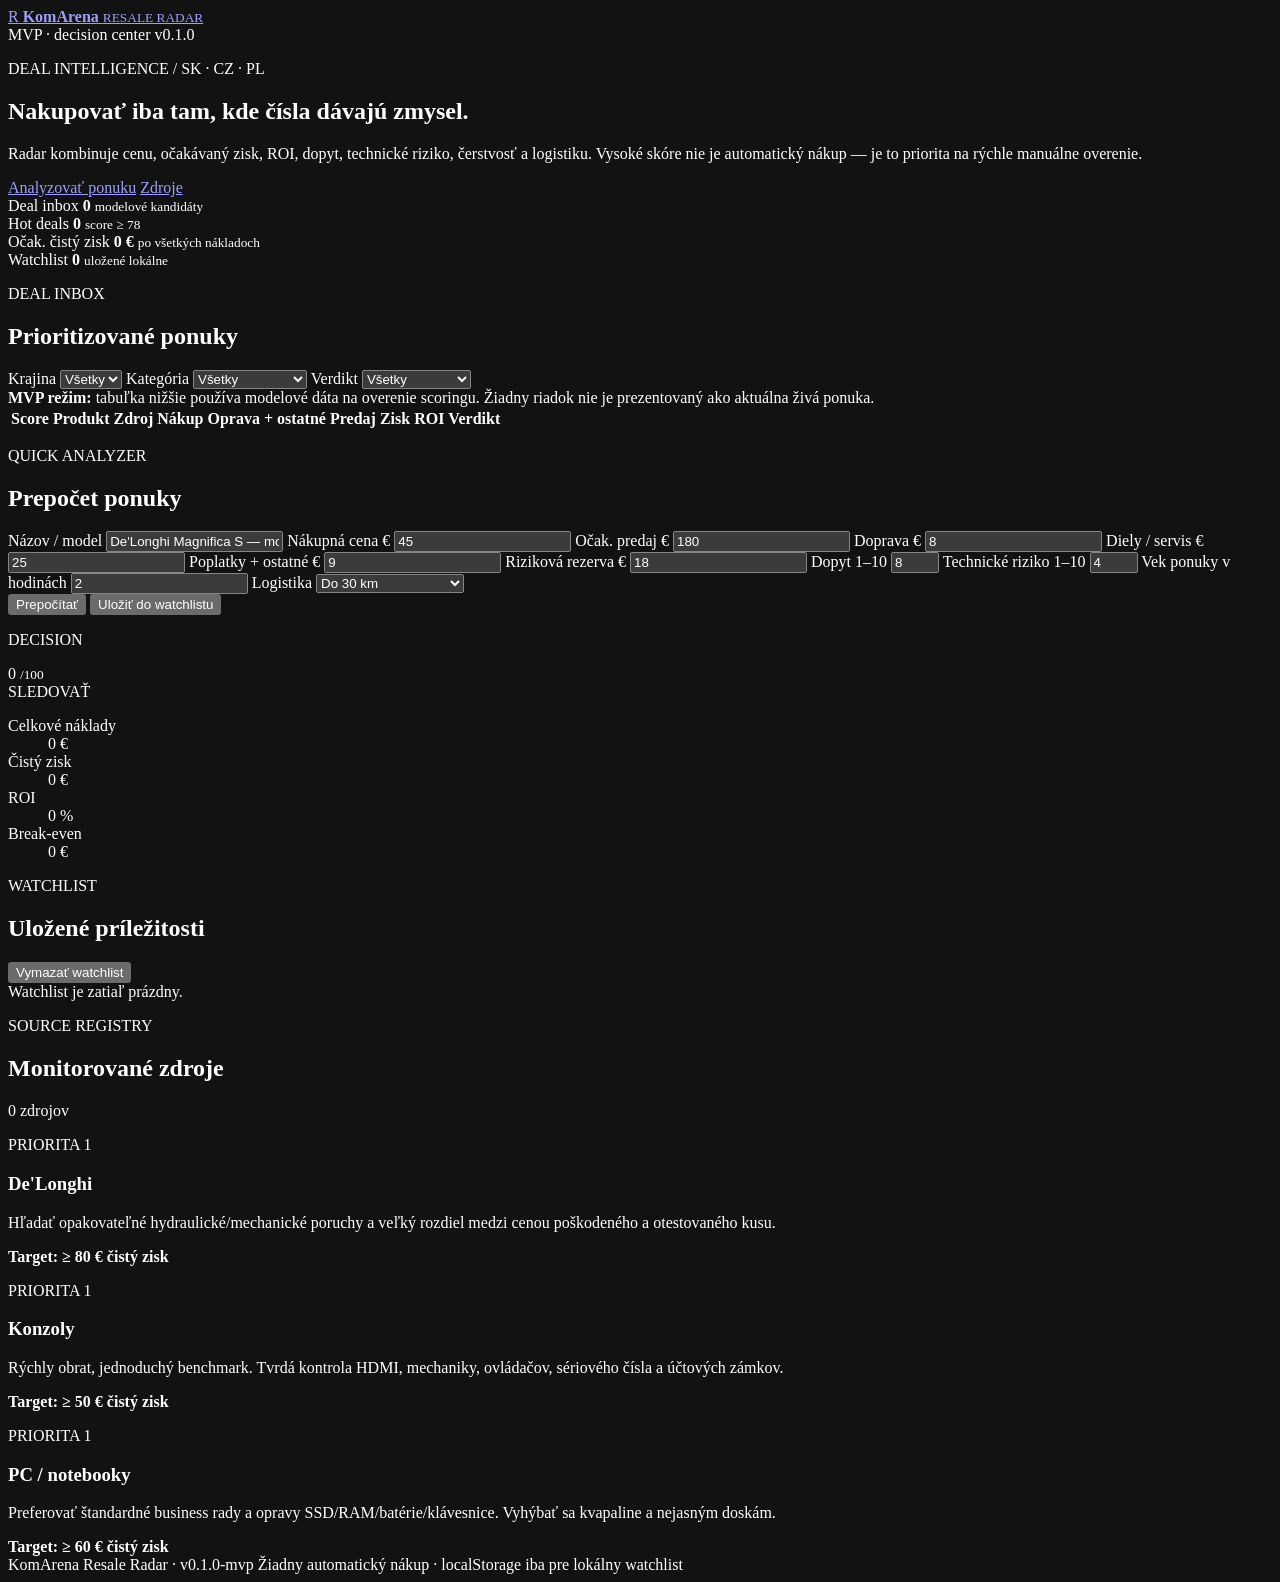
==== komarena-resale-radar/index.html @ a8b32f71 "feat: add Resale Radar dashboard shell" ====
<!doctype html>
<html lang="sk">
<head>
  <meta charset="utf-8">
  <meta name="viewport" content="width=device-width, initial-scale=1">
  <meta name="color-scheme" content="dark">
  <meta name="description" content="KomArena Resale Radar — rozhodovacie centrum pre bazárové, darované a opraviteľné produkty.">
  <title>KomArena Resale Radar</title>
  <link rel="stylesheet" href="styles.css">
</head>
<body>
  <div class="app-shell">
    <header class="topbar">
      <a class="brand" href="#top" aria-label="KomArena Resale Radar domov">
        <span class="brand-mark" aria-hidden="true">R</span>
        <span>
          <strong>KomArena</strong>
          <small>RESALE RADAR</small>
        </span>
      </a>
      <div class="topbar-status">
        <span class="status-dot" aria-hidden="true"></span>
        <span>MVP · decision center</span>
        <span class="version">v0.1.0</span>
      </div>
    </header>

    <main id="top" class="main">
      <section class="hero panel">
        <div>
          <p class="eyebrow">DEAL INTELLIGENCE / SK · CZ · PL</p>
          <h1>Nakupovať iba tam, kde čísla dávajú zmysel.</h1>
          <p class="lead">Radar kombinuje cenu, očakávaný zisk, ROI, dopyt, technické riziko, čerstvosť a logistiku. Vysoké skóre nie je automatický nákup — je to priorita na rýchle manuálne overenie.</p>
        </div>
        <div class="hero-actions">
          <a class="button primary" href="#analyzer">Analyzovať ponuku</a>
          <a class="button ghost" href="#sources">Zdroje</a>
        </div>
      </section>

      <section class="kpi-grid" aria-label="Kľúčové ukazovatele">
        <article class="kpi panel">
          <span>Deal inbox</span>
          <strong id="kpiDeals">0</strong>
          <small>modelové kandidáty</small>
        </article>
        <article class="kpi panel">
          <span>Hot deals</span>
          <strong id="kpiHot">0</strong>
          <small>score ≥ 78</small>
        </article>
        <article class="kpi panel">
          <span>Očak. čistý zisk</span>
          <strong id="kpiProfit">0 €</strong>
          <small>po všetkých nákladoch</small>
        </article>
        <article class="kpi panel">
          <span>Watchlist</span>
          <strong id="kpiWatchlist">0</strong>
          <small>uložené lokálne</small>
        </article>
      </section>

      <section class="section panel" aria-labelledby="inbox-title">
        <div class="section-head">
          <div>
            <p class="eyebrow">DEAL INBOX</p>
            <h2 id="inbox-title">Prioritizované ponuky</h2>
          </div>
          <div class="filters" aria-label="Filtre ponúk">
            <label>
              <span>Krajina</span>
              <select id="filterCountry">
                <option value="all">Všetky</option>
                <option value="SK">SK</option>
                <option value="CZ">CZ</option>
                <option value="PL">PL</option>
              </select>
            </label>
            <label>
              <span>Kategória</span>
              <select id="filterCategory">
                <option value="all">Všetky</option>
                <option value="delonghi">Kávovary</option>
                <option value="consoles">Konzoly</option>
                <option value="pc">PC / notebooky</option>
                <option value="games">Hry</option>
                <option value="free">Za odvoz</option>
              </select>
            </label>
            <label>
              <span>Verdikt</span>
              <select id="filterVerdict">
                <option value="all">Všetky</option>
                <option value="buy">KÚPIŤ</option>
                <option value="negotiate">VYJEDNÁVAŤ</option>
                <option value="watch">SLEDOVAŤ</option>
                <option value="skip">PRESKOČIŤ</option>
              </select>
            </label>
          </div>
        </div>

        <div class="notice">
          <strong>MVP režim:</strong> tabuľka nižšie používa modelové dáta na overenie scoringu. Žiadny riadok nie je prezentovaný ako aktuálna živá ponuka.
        </div>

        <div class="table-wrap">
          <table>
            <thead>
              <tr>
                <th>Score</th>
                <th>Produkt</th>
                <th>Zdroj</th>
                <th>Nákup</th>
                <th>Oprava + ostatné</th>
                <th>Predaj</th>
                <th>Zisk</th>
                <th>ROI</th>
                <th>Verdikt</th>
                <th></th>
              </tr>
            </thead>
            <tbody id="dealRows"></tbody>
          </table>
        </div>
        <div id="emptyDeals" class="empty" hidden>Filtru nezodpovedá žiadna ponuka.</div>
      </section>

      <section id="analyzer" class="section grid-2">
        <article class="panel analyzer-card">
          <div class="section-head compact">
            <div>
              <p class="eyebrow">QUICK ANALYZER</p>
              <h2>Prepočet ponuky</h2>
            </div>
          </div>

          <form id="analyzerForm" class="form-grid">
            <label class="span-2">
              <span>Názov / model</span>
              <input id="qaTitle" type="text" value="De'Longhi Magnifica S — modelový príklad" autocomplete="off">
            </label>
            <label>
              <span>Nákupná cena €</span>
              <input id="qaPurchase" type="number" min="0" step="0.01" value="45">
            </label>
            <label>
              <span>Očak. predaj €</span>
              <input id="qaResale" type="number" min="0" step="0.01" value="180">
            </label>
            <label>
              <span>Doprava €</span>
              <input id="qaShipping" type="number" min="0" step="0.01" value="8">
            </label>
            <label>
              <span>Diely / servis €</span>
              <input id="qaParts" type="number" min="0" step="0.01" value="25">
            </label>
            <label>
              <span>Poplatky + ostatné €</span>
              <input id="qaOther" type="number" min="0" step="0.01" value="9">
            </label>
            <label>
              <span>Riziková rezerva €</span>
              <input id="qaContingency" type="number" min="0" step="0.01" value="18">
            </label>
            <label>
              <span>Dopyt 1–10</span>
              <input id="qaDemand" type="number" min="1" max="10" step="1" value="8">
            </label>
            <label>
              <span>Technické riziko 1–10</span>
              <input id="qaRisk" type="number" min="1" max="10" step="1" value="4">
            </label>
            <label>
              <span>Vek ponuky v hodinách</span>
              <input id="qaAge" type="number" min="0" step="0.5" value="2">
            </label>
            <label>
              <span>Logistika</span>
              <select id="qaLogistics">
                <option value="10">Osobne do 15 km</option>
                <option value="8" selected>Do 30 km</option>
                <option value="5">Do 80 km</option>
                <option value="4">Zásielka s ochranou</option>
                <option value="2">Zásielka bez ochrany</option>
                <option value="1">Nejasná</option>
              </select>
            </label>
            <div class="span-2 form-actions">
              <button class="button primary" type="submit">Prepočítať</button>
              <button class="button ghost" id="saveAnalysis" type="button">Uložiť do watchlistu</button>
            </div>
          </form>
        </article>

        <article class="panel result-card" aria-live="polite">
          <p class="eyebrow">DECISION</p>
          <div class="score-orbit" aria-label="Deal score">
            <span id="qaScore">0</span>
            <small>/100</small>
          </div>
          <div id="qaVerdict" class="verdict watch">SLEDOVAŤ</div>
          <dl class="result-grid">
            <div><dt>Celkové náklady</dt><dd id="qaTotal">0 €</dd></div>
            <div><dt>Čistý zisk</dt><dd id="qaProfit">0 €</dd></div>
            <div><dt>ROI</dt><dd id="qaRoi">0 %</dd></div>
            <div><dt>Break-even</dt><dd id="qaBreakEven">0 €</dd></div>
          </dl>
          <p id="qaReason" class="result-note"></p>
        </article>
      </section>

      <section id="watchlist" class="section panel">
        <div class="section-head">
          <div>
            <p class="eyebrow">WATCHLIST</p>
            <h2>Uložené príležitosti</h2>
          </div>
          <button id="clearWatchlist" class="button danger" type="button">Vymazať watchlist</button>
        </div>
        <div id="watchlistCards" class="card-grid"></div>
        <div id="emptyWatchlist" class="empty">Watchlist je zatiaľ prázdny.</div>
      </section>

      <section id="sources" class="section panel">
        <div class="section-head">
          <div>
            <p class="eyebrow">SOURCE REGISTRY</p>
            <h2>Monitorované zdroje</h2>
          </div>
          <span id="sourceCount" class="pill">0 zdrojov</span>
        </div>
        <div id="sourceCards" class="source-grid"></div>
      </section>

      <section class="section grid-3">
        <article class="panel mini-playbook">
          <p class="eyebrow">PRIORITA 1</p>
          <h3>De'Longhi</h3>
          <p>Hľadať opakovateľné hydraulické/mechanické poruchy a veľký rozdiel medzi cenou poškodeného a otestovaného kusu.</p>
          <strong>Target: ≥ 80 € čistý zisk</strong>
        </article>
        <article class="panel mini-playbook">
          <p class="eyebrow">PRIORITA 1</p>
          <h3>Konzoly</h3>
          <p>Rýchly obrat, jednoduchý benchmark. Tvrdá kontrola HDMI, mechaniky, ovládačov, sériového čísla a účtových zámkov.</p>
          <strong>Target: ≥ 50 € čistý zisk</strong>
        </article>
        <article class="panel mini-playbook">
          <p class="eyebrow">PRIORITA 1</p>
          <h3>PC / notebooky</h3>
          <p>Preferovať štandardné business rady a opravy SSD/RAM/batérie/klávesnice. Vyhýbať sa kvapaline a nejasným doskám.</p>
          <strong>Target: ≥ 60 € čistý zisk</strong>
        </article>
      </section>
    </main>

    <footer class="footer">
      <span>KomArena Resale Radar · v0.1.0-mvp</span>
      <span>Žiadny automatický nákup · localStorage iba pre lokálny watchlist</span>
    </footer>
  </div>

  <script src="app.js" defer></script>
</body>
</html>
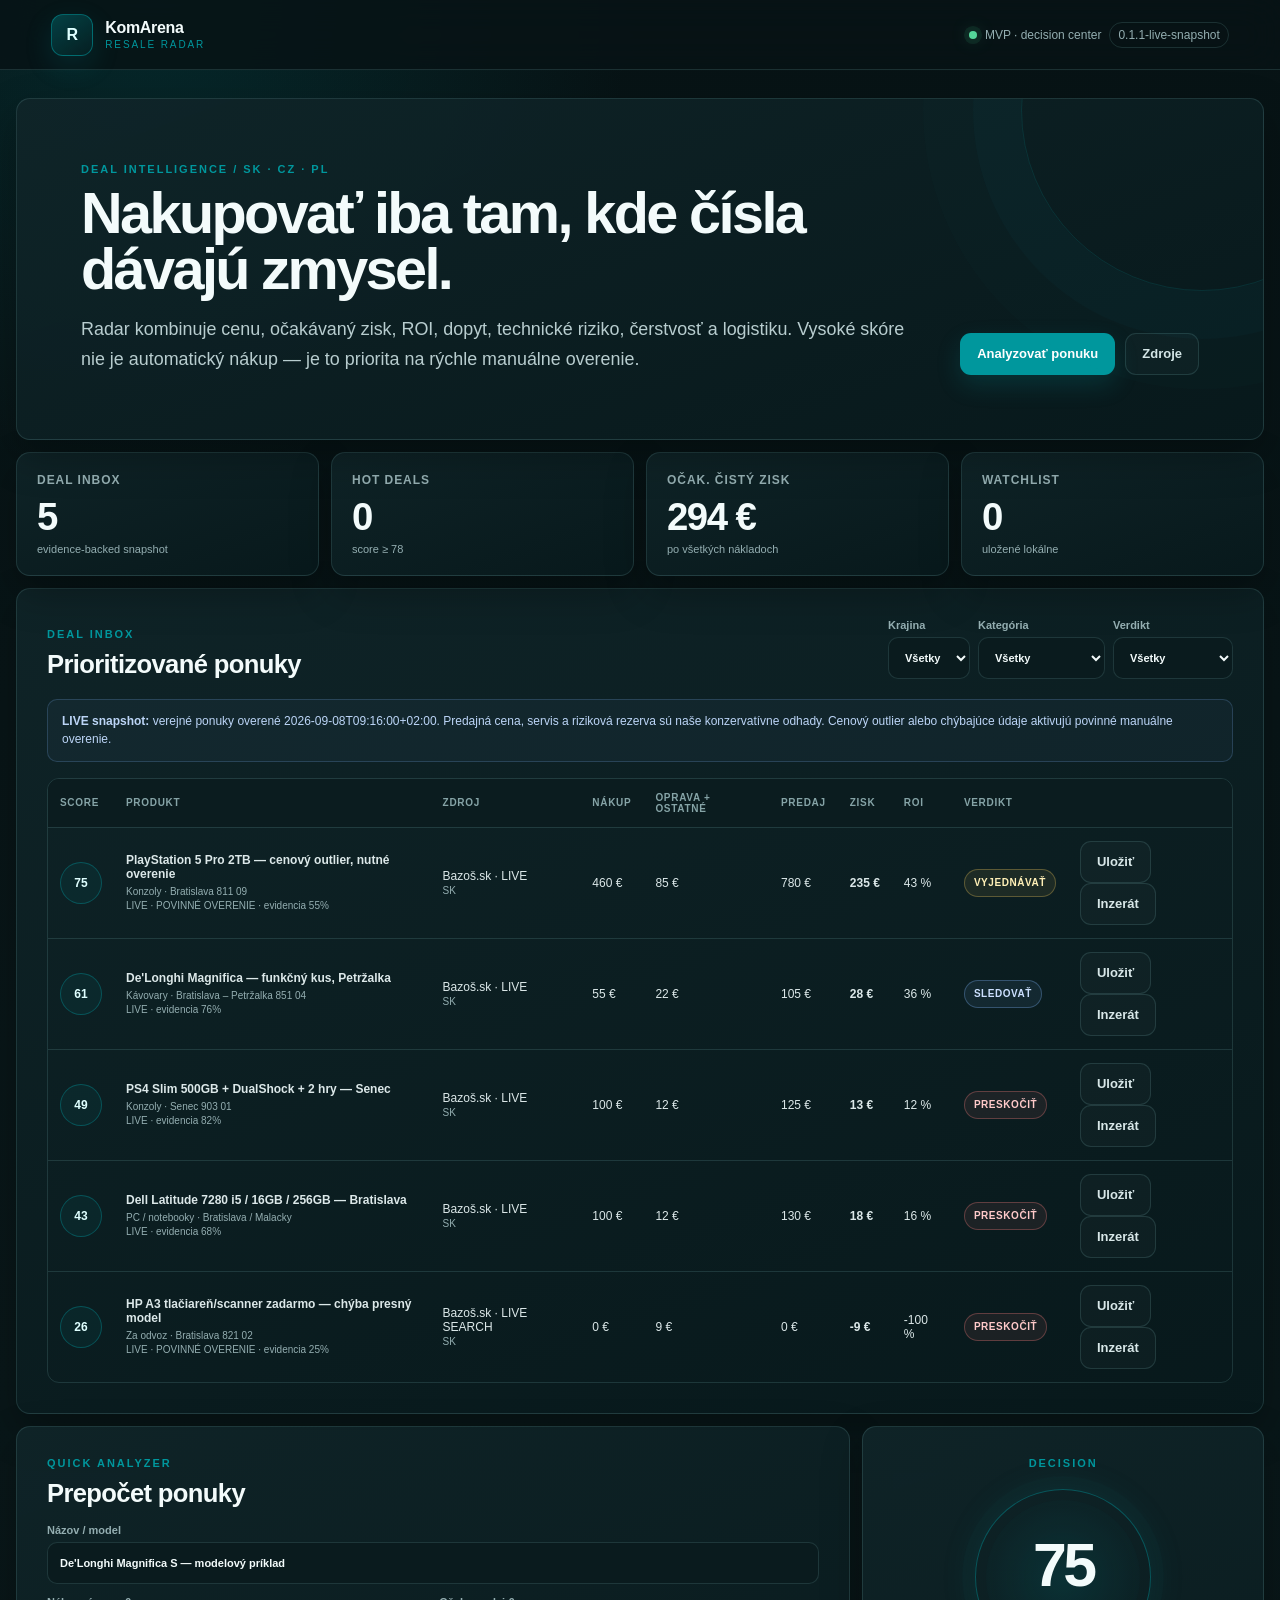
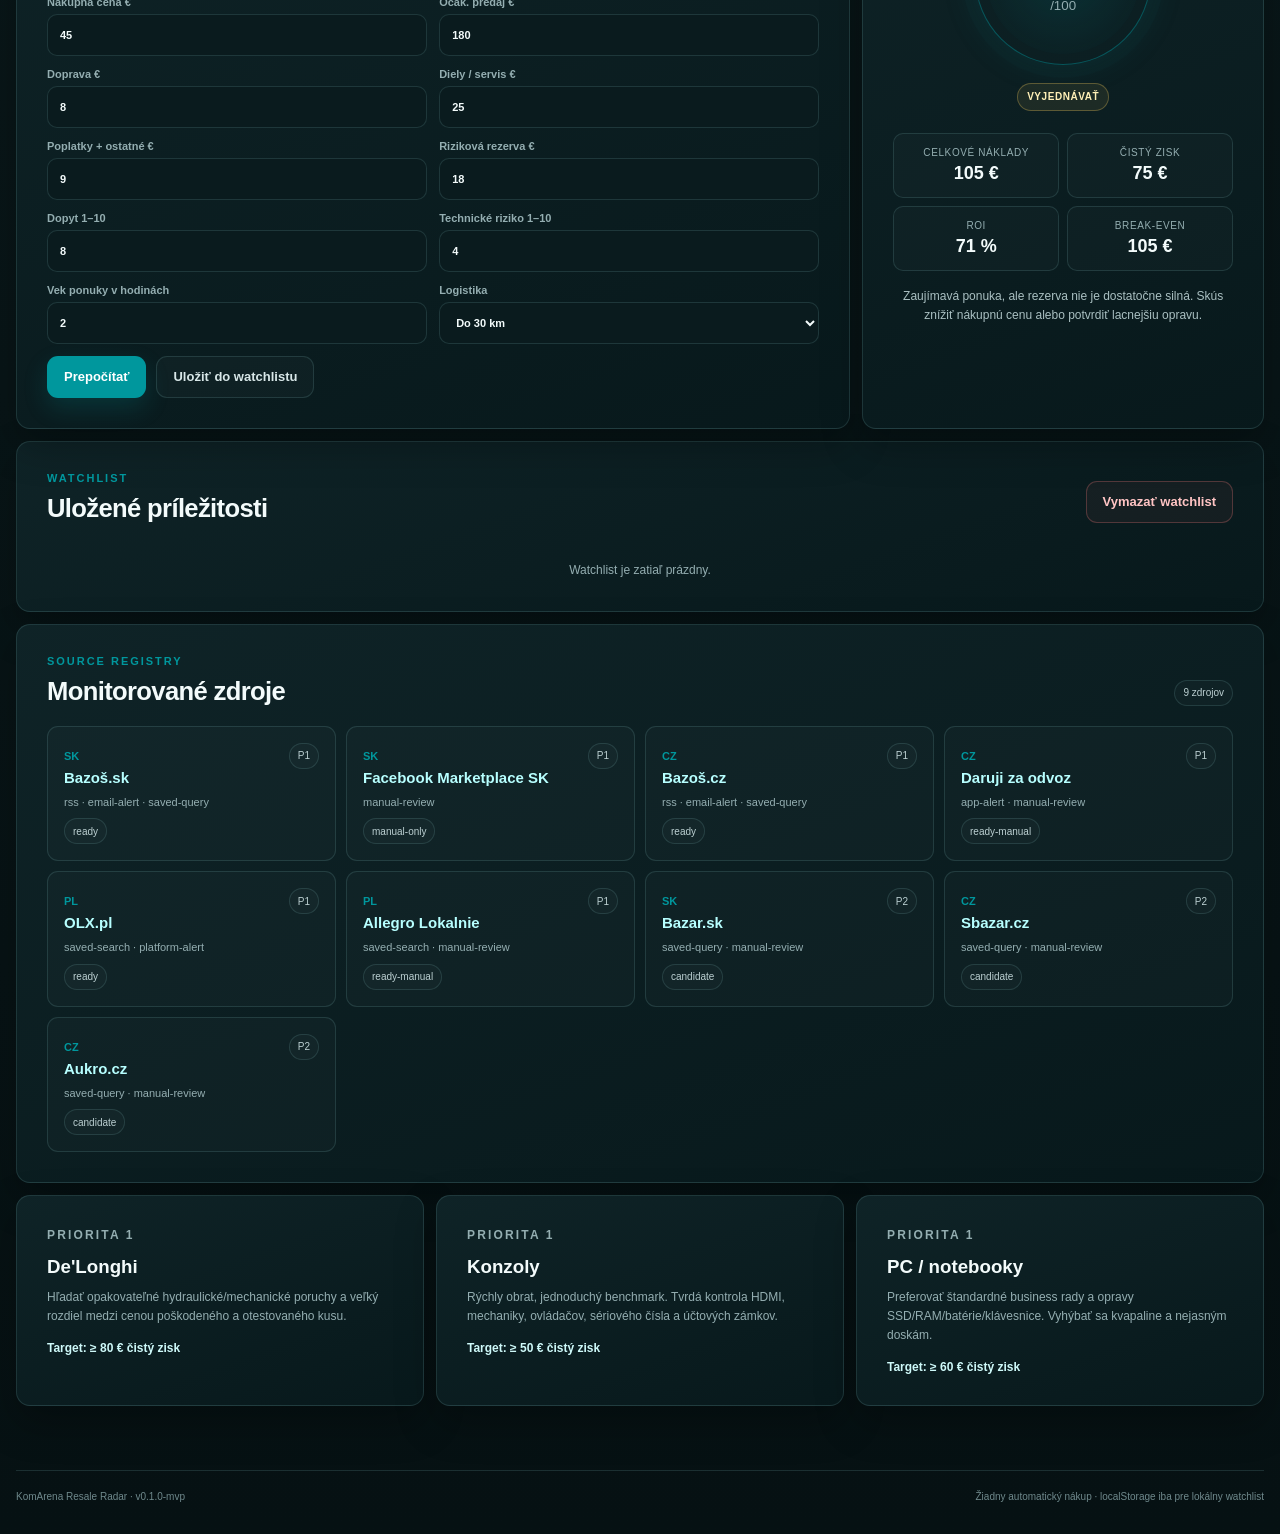
==== commit dd12d841: "feat: enable live evidence snapshot in Resale Radar" ====
--- a/komarena-resale-radar/index.html
+++ b/komarena-resale-radar/index.html
@@ -264,5 +264,6 @@
   </div>
 
   <script src="app.js" defer></script>
+  <script src="live.js" defer></script>
 </body>
 </html>
--- a/komarena-resale-radar/styles.css
+++ b/komarena-resale-radar/styles.css
@@ -0,0 +1,424 @@
+:root {
+  --ka-primary: #00979d;
+  --ka-primary-hover: #007c81;
+  --ka-bg: #071315;
+  --ka-bg-2: #0b1b1e;
+  --ka-panel: rgba(12, 31, 34, 0.92);
+  --ka-panel-2: #102529;
+  --ka-text: #f3fbfb;
+  --ka-muted: #94aeb1;
+  --ka-border: rgba(128, 193, 197, 0.17);
+  --ka-radius: 14px;
+  --ka-shadow: 0 16px 40px rgba(0, 0, 0, 0.28);
+  --good: #54d69a;
+  --warn: #f1c75b;
+  --bad: #ff7f7f;
+  --info: #81b7ff;
+}
+
+* { box-sizing: border-box; }
+
+html { scroll-behavior: smooth; }
+
+body {
+  margin: 0;
+  min-width: 320px;
+  color: var(--ka-text);
+  background:
+    radial-gradient(circle at 12% 0%, rgba(0, 151, 157, 0.16), transparent 30rem),
+    linear-gradient(180deg, #071315 0%, #091719 45%, #061113 100%);
+  font-family: Roboto, -apple-system, BlinkMacSystemFont, "Segoe UI", Arial, sans-serif;
+}
+
+button,
+input,
+select { font: inherit; }
+
+button,
+a { -webkit-tap-highlight-color: transparent; }
+
+a { color: inherit; }
+
+h1,
+h2,
+h3,
+.brand,
+.button,
+th,
+.verdict {
+  font-family: Montserrat, Roboto, -apple-system, BlinkMacSystemFont, "Segoe UI", Arial, sans-serif;
+}
+
+h1,
+h2,
+h3,
+p { margin-top: 0; }
+
+h1 {
+  margin-bottom: 16px;
+  max-width: 820px;
+  font-size: clamp(2rem, 4.5vw, 4.6rem);
+  line-height: 0.98;
+  letter-spacing: -0.045em;
+}
+
+h2 {
+  margin-bottom: 0;
+  font-size: clamp(1.35rem, 2vw, 2rem);
+  letter-spacing: -0.025em;
+}
+
+h3 { margin-bottom: 10px; }
+
+.app-shell { min-height: 100vh; }
+
+.topbar {
+  position: sticky;
+  top: 0;
+  z-index: 20;
+  display: flex;
+  align-items: center;
+  justify-content: space-between;
+  min-height: 70px;
+  padding: 10px clamp(16px, 4vw, 56px);
+  border-bottom: 1px solid var(--ka-border);
+  background: rgba(7, 19, 21, 0.86);
+  backdrop-filter: blur(18px);
+}
+
+.brand {
+  display: inline-flex;
+  align-items: center;
+  gap: 12px;
+  text-decoration: none;
+}
+
+.brand-mark {
+  display: grid;
+  place-items: center;
+  width: 42px;
+  height: 42px;
+  border: 1px solid rgba(0, 151, 157, 0.55);
+  border-radius: 12px;
+  color: #dfffff;
+  background: linear-gradient(145deg, rgba(0,151,157,.34), rgba(0,151,157,.08));
+  box-shadow: 0 10px 28px rgba(0,151,157,.16);
+  font-weight: 900;
+}
+
+.brand strong,
+.brand small { display: block; }
+.brand strong { font-size: 16px; letter-spacing: -0.02em; }
+.brand small { margin-top: 2px; color: var(--ka-primary); font-size: 10px; letter-spacing: .19em; }
+
+.topbar-status {
+  display: flex;
+  align-items: center;
+  gap: 8px;
+  color: var(--ka-muted);
+  font-size: 12px;
+}
+
+.status-dot {
+  width: 8px;
+  height: 8px;
+  border-radius: 50%;
+  background: var(--good);
+  box-shadow: 0 0 0 5px rgba(84,214,154,.09), 0 0 18px rgba(84,214,154,.42);
+}
+
+.version {
+  padding: 5px 8px;
+  border: 1px solid var(--ka-border);
+  border-radius: 999px;
+}
+
+.main {
+  width: min(1500px, calc(100% - 32px));
+  margin: 0 auto;
+  padding: 28px 0 64px;
+}
+
+.panel {
+  border: 1px solid var(--ka-border);
+  border-radius: var(--ka-radius);
+  background: linear-gradient(160deg, rgba(16,37,41,.92), rgba(8,25,28,.94));
+  box-shadow: var(--ka-shadow);
+}
+
+.hero {
+  display: grid;
+  grid-template-columns: minmax(0, 1fr) auto;
+  gap: 28px;
+  align-items: end;
+  padding: clamp(28px, 5vw, 72px);
+  overflow: hidden;
+  position: relative;
+}
+
+.hero::after {
+  content: "";
+  position: absolute;
+  width: 360px;
+  height: 360px;
+  right: -120px;
+  top: -170px;
+  border-radius: 50%;
+  border: 1px solid rgba(0,151,157,.18);
+  box-shadow: 0 0 0 48px rgba(0,151,157,.035), 0 0 0 98px rgba(0,151,157,.018);
+  pointer-events: none;
+}
+
+.eyebrow {
+  margin-bottom: 10px;
+  color: var(--ka-primary);
+  font-size: 11px;
+  font-weight: 800;
+  letter-spacing: .18em;
+}
+
+.lead {
+  max-width: 850px;
+  margin-bottom: 0;
+  color: #b8cdcf;
+  font-size: clamp(1rem, 1.4vw, 1.16rem);
+  line-height: 1.7;
+}
+
+.hero-actions,
+.form-actions {
+  display: flex;
+  flex-wrap: wrap;
+  gap: 10px;
+}
+
+.button {
+  display: inline-flex;
+  align-items: center;
+  justify-content: center;
+  min-height: 42px;
+  padding: 0 16px;
+  border: 1px solid transparent;
+  border-radius: 11px;
+  cursor: pointer;
+  text-decoration: none;
+  font-size: 13px;
+  font-weight: 800;
+  transition: transform .16s ease, border-color .16s ease, background .16s ease;
+}
+
+.button:hover { transform: translateY(-1px); }
+.button:focus-visible,
+input:focus-visible,
+select:focus-visible { outline: 2px solid #61cfd4; outline-offset: 2px; }
+
+.button.primary {
+  color: white;
+  background: var(--ka-primary);
+  box-shadow: 0 10px 24px rgba(0,151,157,.2);
+}
+.button.primary:hover { background: var(--ka-primary-hover); }
+.button.ghost { border-color: var(--ka-border); color: #d8e7e8; background: rgba(255,255,255,.025); }
+.button.danger { border-color: rgba(255,127,127,.26); color: #ffc4c4; background: rgba(255,127,127,.05); }
+
+.kpi-grid {
+  display: grid;
+  grid-template-columns: repeat(4, minmax(0, 1fr));
+  gap: 12px;
+  margin: 12px 0;
+}
+
+.kpi { padding: 20px; }
+.kpi span,
+.kpi small { display: block; color: var(--ka-muted); }
+.kpi span { font-size: 12px; font-weight: 700; text-transform: uppercase; letter-spacing: .08em; }
+.kpi strong { display: block; margin: 8px 0 4px; font-size: clamp(1.7rem, 3vw, 2.7rem); letter-spacing: -.04em; }
+.kpi small { font-size: 11px; }
+
+.section { margin-top: 12px; padding: clamp(18px, 3vw, 30px); }
+.section-head { display: flex; align-items: end; justify-content: space-between; gap: 18px; margin-bottom: 20px; }
+.section-head.compact { margin-bottom: 16px; }
+
+.filters { display: flex; flex-wrap: wrap; gap: 8px; }
+.filters label,
+.form-grid label { display: grid; gap: 6px; color: var(--ka-muted); font-size: 11px; font-weight: 700; }
+
+select,
+input {
+  min-height: 42px;
+  border: 1px solid var(--ka-border);
+  border-radius: 10px;
+  color: var(--ka-text);
+  background: #0a1b1e;
+  padding: 0 12px;
+}
+
+input::placeholder { color: #6e888b; }
+
+.notice {
+  margin-bottom: 16px;
+  padding: 12px 14px;
+  border: 1px solid rgba(129,183,255,.2);
+  border-radius: 10px;
+  color: #bcd5f7;
+  background: rgba(129,183,255,.045);
+  font-size: 12px;
+  line-height: 1.55;
+}
+
+.table-wrap { overflow: auto; border: 1px solid var(--ka-border); border-radius: 12px; }
+table { width: 100%; min-width: 1040px; border-collapse: collapse; }
+th,
+td { padding: 13px 12px; border-bottom: 1px solid var(--ka-border); text-align: left; vertical-align: middle; }
+th { position: sticky; top: 0; color: #86a4a7; background: #0b1c1f; font-size: 10px; letter-spacing: .07em; text-transform: uppercase; }
+td { color: #dce8e9; font-size: 12px; }
+tbody tr:last-child td { border-bottom: 0; }
+tbody tr:hover { background: rgba(0,151,157,.035); }
+
+.score {
+  display: inline-grid;
+  place-items: center;
+  width: 42px;
+  height: 42px;
+  border-radius: 50%;
+  border: 1px solid rgba(0,151,157,.4);
+  color: #dfffff;
+  background: rgba(0,151,157,.08);
+  font-weight: 900;
+}
+
+.product-title { display: block; margin-bottom: 3px; font-weight: 800; }
+.meta { color: var(--ka-muted); font-size: 10px; }
+
+.verdict {
+  display: inline-flex;
+  align-items: center;
+  justify-content: center;
+  min-height: 28px;
+  padding: 0 9px;
+  border-radius: 999px;
+  font-size: 10px;
+  font-weight: 900;
+  letter-spacing: .055em;
+}
+.verdict.buy { color: #c8ffe7; border: 1px solid rgba(84,214,154,.3); background: rgba(84,214,154,.09); }
+.verdict.negotiate { color: #fff0b7; border: 1px solid rgba(241,199,91,.3); background: rgba(241,199,91,.08); }
+.verdict.watch { color: #cce0ff; border: 1px solid rgba(129,183,255,.3); background: rgba(129,183,255,.08); }
+.verdict.skip { color: #ffcaca; border: 1px solid rgba(255,127,127,.3); background: rgba(255,127,127,.08); }
+
+.grid-2 { display: grid; grid-template-columns: minmax(0, 1.35fr) minmax(320px, .65fr); gap: 12px; padding: 0; background: transparent; box-shadow: none; border: 0; }
+.grid-3 { display: grid; grid-template-columns: repeat(3, minmax(0, 1fr)); gap: 12px; padding: 0; background: transparent; box-shadow: none; border: 0; }
+.analyzer-card,
+.result-card,
+.mini-playbook { padding: clamp(20px, 3vw, 30px); }
+
+.form-grid { display: grid; grid-template-columns: repeat(2, minmax(0, 1fr)); gap: 12px; }
+.span-2 { grid-column: span 2; }
+
+.result-card { display: flex; flex-direction: column; align-items: center; text-align: center; }
+.score-orbit {
+  display: grid;
+  place-items: center;
+  align-content: center;
+  width: 176px;
+  height: 176px;
+  margin: 10px auto 18px;
+  border: 1px solid rgba(0,151,157,.45);
+  border-radius: 50%;
+  background: radial-gradient(circle, rgba(0,151,157,.15), rgba(0,151,157,.025) 62%, transparent 63%);
+  box-shadow: 0 0 0 13px rgba(0,151,157,.025), 0 0 38px rgba(0,151,157,.11);
+}
+.score-orbit span { font-size: 3.8rem; font-weight: 900; line-height: .8; letter-spacing: -.06em; }
+.score-orbit small { margin-top: 8px; color: var(--ka-muted); }
+.result-card > .verdict { margin-bottom: 22px; }
+
+.result-grid { display: grid; grid-template-columns: repeat(2, minmax(0, 1fr)); gap: 8px; width: 100%; margin: 0; }
+.result-grid div { padding: 13px; border: 1px solid var(--ka-border); border-radius: 10px; background: rgba(255,255,255,.018); }
+.result-grid dt { color: var(--ka-muted); font-size: 10px; text-transform: uppercase; letter-spacing: .06em; }
+.result-grid dd { margin: 5px 0 0; font-size: 18px; font-weight: 900; }
+.result-note { margin: 16px 0 0; color: #aac0c2; font-size: 12px; line-height: 1.55; }
+
+.card-grid,
+.source-grid { display: grid; gap: 10px; }
+.card-grid { grid-template-columns: repeat(auto-fill, minmax(260px, 1fr)); }
+.source-grid { grid-template-columns: repeat(auto-fill, minmax(230px, 1fr)); }
+
+.watch-card,
+.source-card {
+  position: relative;
+  padding: 16px;
+  border: 1px solid var(--ka-border);
+  border-radius: 11px;
+  background: rgba(255,255,255,.018);
+}
+.watch-card h3,
+.source-card h3 { margin: 0 0 8px; font-size: 15px; }
+.watch-card p,
+.source-card p { margin-bottom: 8px; color: var(--ka-muted); font-size: 11px; line-height: 1.5; }
+.watch-metrics { display: flex; flex-wrap: wrap; gap: 6px; margin-top: 12px; }
+.watch-metrics span,
+.pill {
+  display: inline-flex;
+  align-items: center;
+  min-height: 26px;
+  padding: 0 8px;
+  border: 1px solid var(--ka-border);
+  border-radius: 999px;
+  color: #bcd0d2;
+  background: rgba(255,255,255,.02);
+  font-size: 10px;
+}
+.remove-watch { position: absolute; right: 10px; top: 10px; width: 28px; height: 28px; border: 1px solid var(--ka-border); border-radius: 8px; color: var(--ka-muted); background: transparent; cursor: pointer; }
+
+.source-meta { display: flex; align-items: center; justify-content: space-between; gap: 8px; }
+.country { color: var(--ka-primary); font-size: 11px; font-weight: 900; }
+.source-card a { color: #b7ffff; text-decoration: none; }
+.source-card a:hover { text-decoration: underline; }
+
+.mini-playbook p { color: var(--ka-muted); line-height: 1.6; font-size: 12px; }
+.mini-playbook strong { color: #cef9f9; font-size: 12px; }
+
+.empty { padding: 20px 0 4px; color: var(--ka-muted); text-align: center; font-size: 12px; }
+
+.footer {
+  display: flex;
+  justify-content: space-between;
+  gap: 16px;
+  width: min(1500px, calc(100% - 32px));
+  margin: 0 auto;
+  padding: 20px 0 32px;
+  border-top: 1px solid var(--ka-border);
+  color: #6f898c;
+  font-size: 10px;
+}
+
+@media (max-width: 980px) {
+  .hero { grid-template-columns: 1fr; }
+  .hero-actions { justify-content: flex-start; }
+  .kpi-grid { grid-template-columns: repeat(2, minmax(0, 1fr)); }
+  .grid-2 { grid-template-columns: 1fr; }
+  .grid-3 { grid-template-columns: 1fr; }
+  .section-head { align-items: flex-start; flex-direction: column; }
+}
+
+@media (max-width: 640px) {
+  .topbar { min-height: 62px; }
+  .topbar-status > span:not(.status-dot):not(.version) { display: none; }
+  .main { width: min(100% - 20px, 1500px); padding-top: 10px; }
+  .hero { padding: 24px 20px; }
+  .kpi-grid { grid-template-columns: 1fr 1fr; gap: 8px; }
+  .kpi { padding: 15px; }
+  .section { padding: 18px 14px; }
+  .filters { width: 100%; }
+  .filters label { flex: 1 1 120px; }
+  .filters select { width: 100%; }
+  .form-grid { grid-template-columns: 1fr; }
+  .span-2 { grid-column: span 1; }
+  .form-actions .button { flex: 1 1 100%; }
+  .result-grid { grid-template-columns: 1fr; }
+  .footer { width: min(100% - 20px, 1500px); flex-direction: column; }
+}
+
+@media (prefers-reduced-motion: reduce) {
+  *, *::before, *::after { scroll-behavior: auto !important; transition: none !important; }
+}
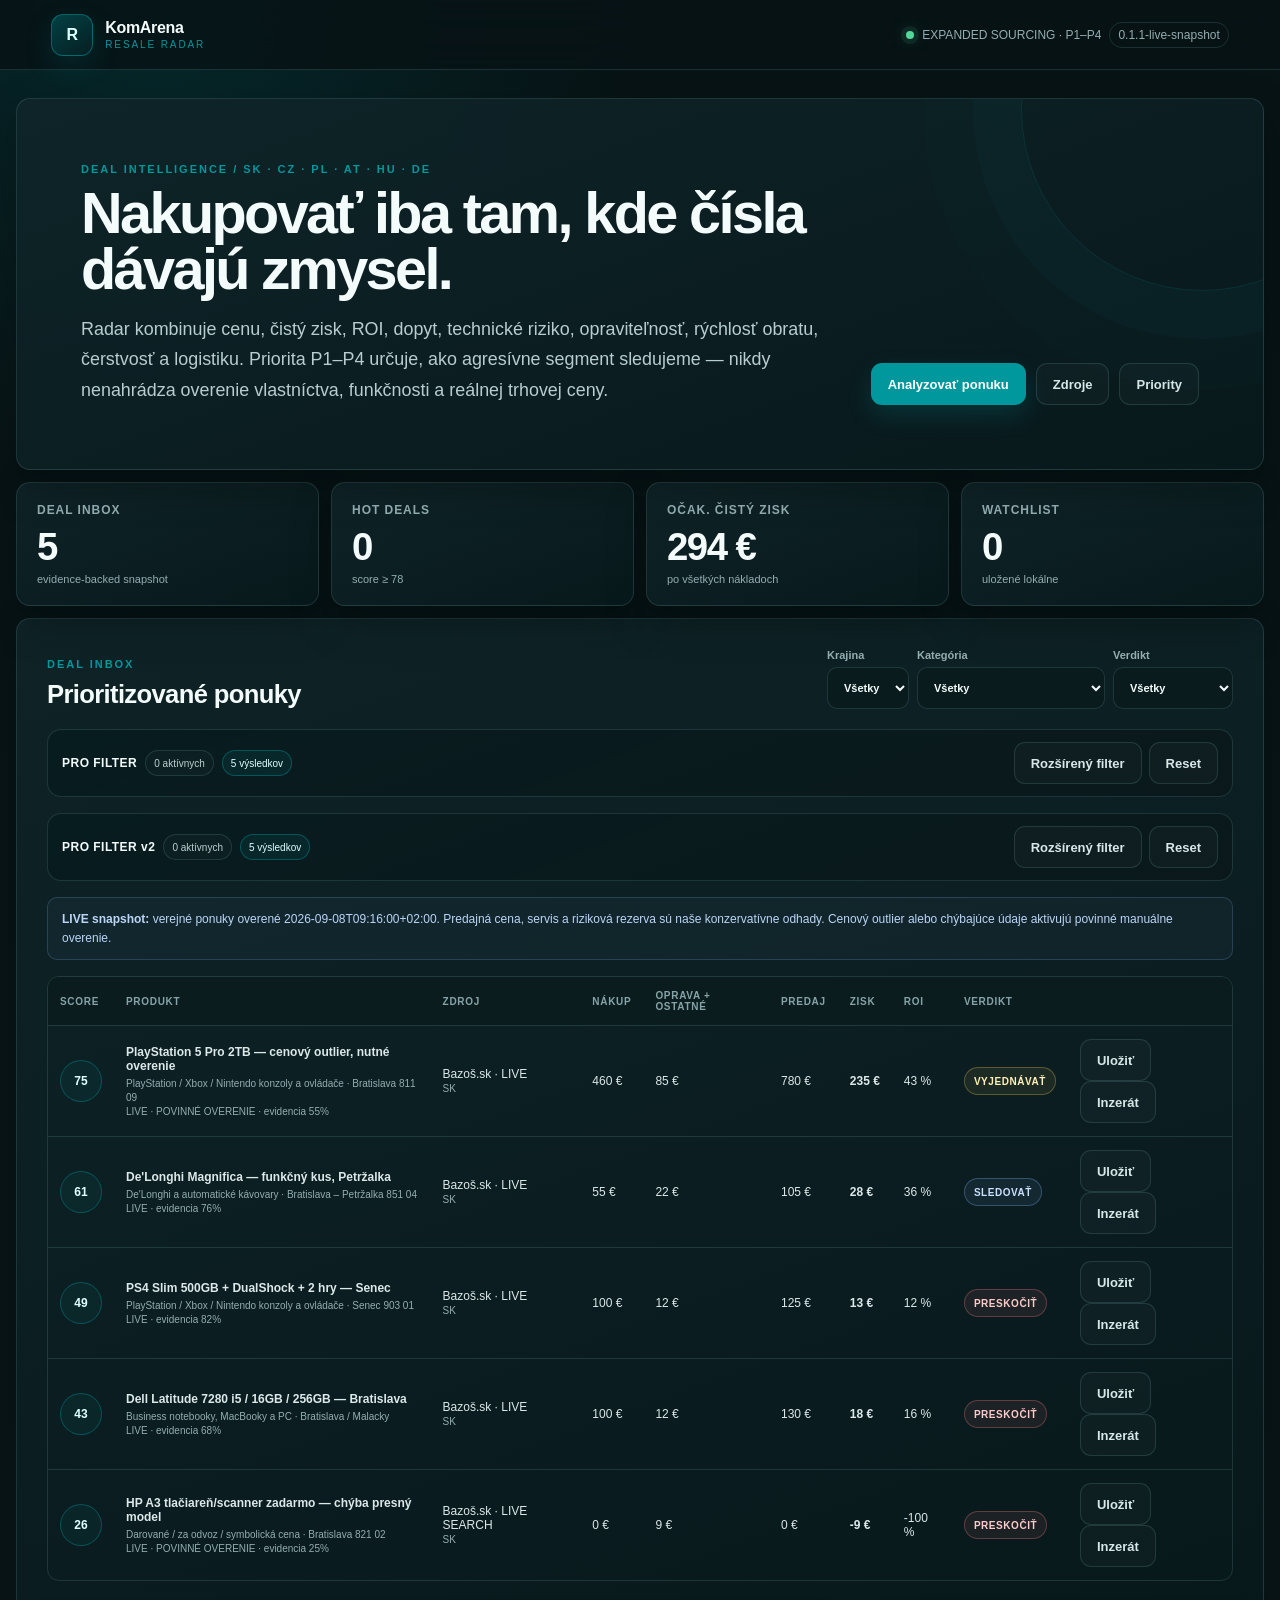
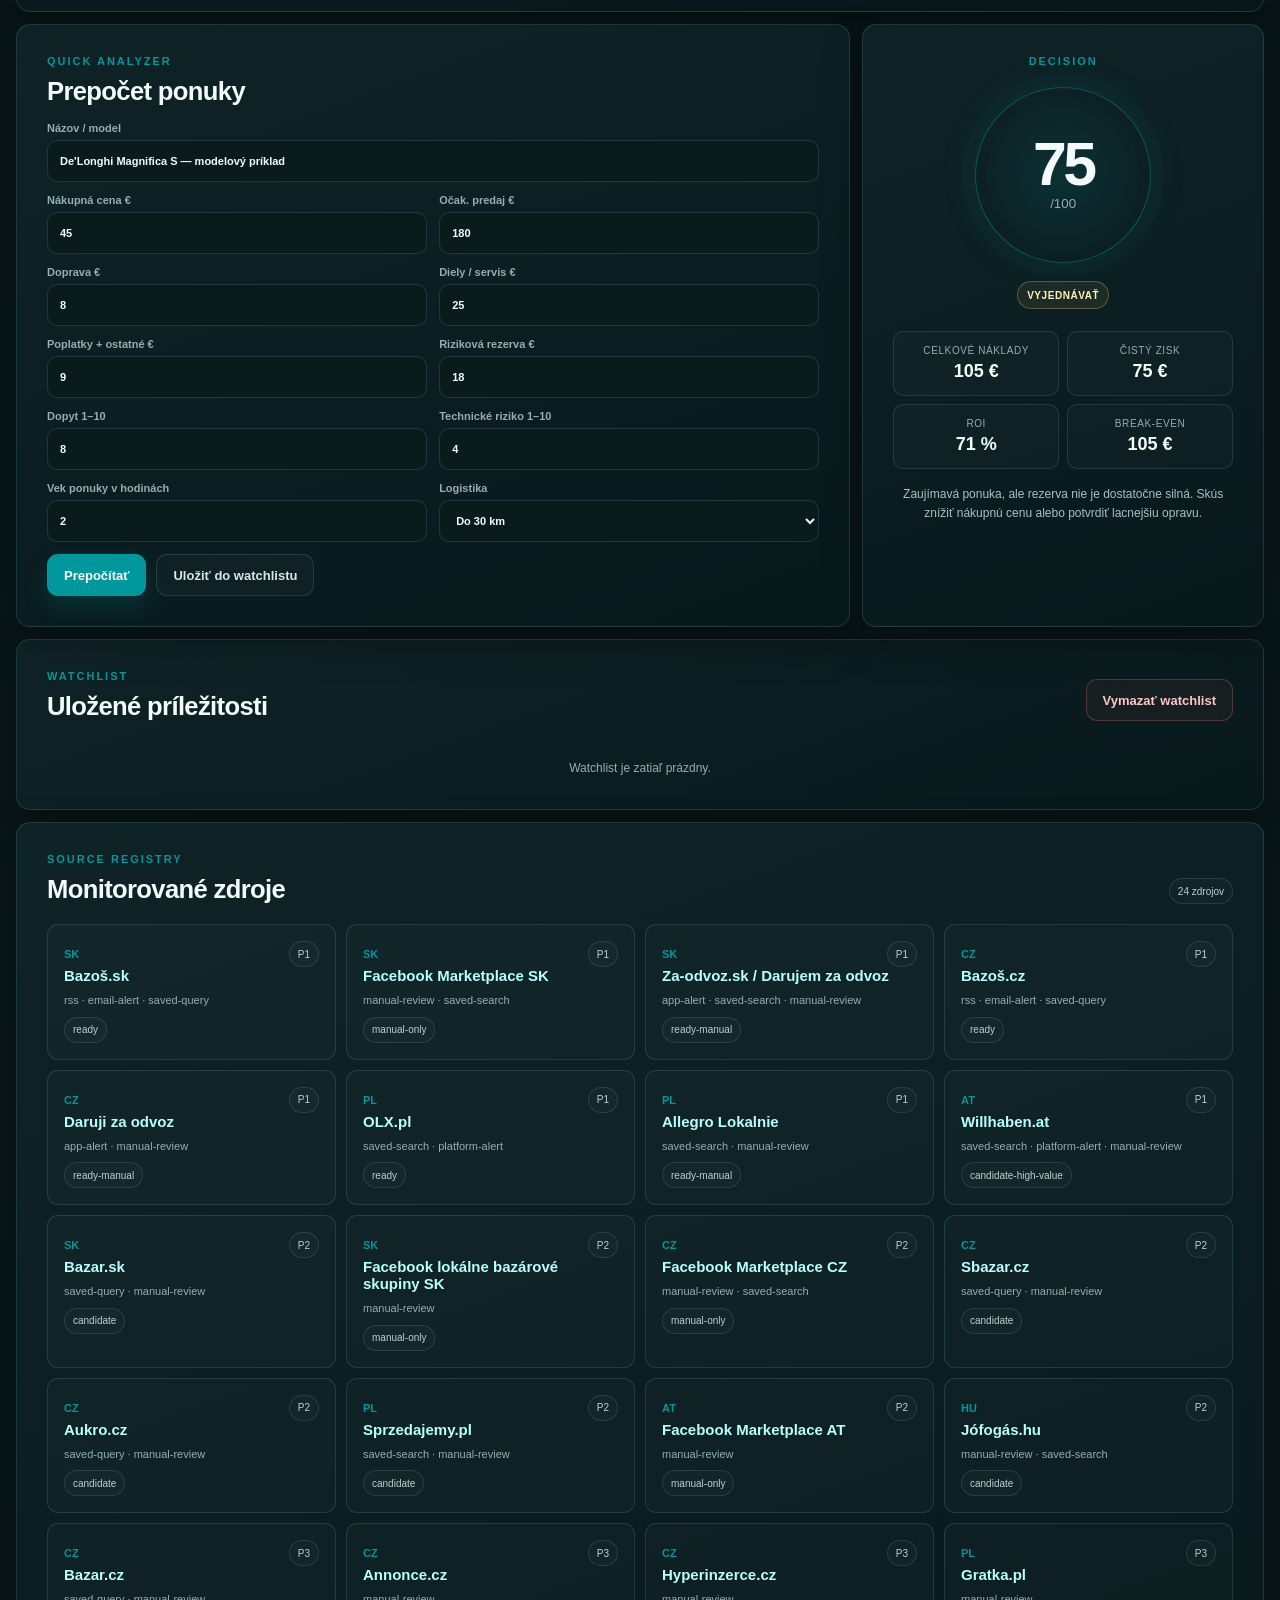
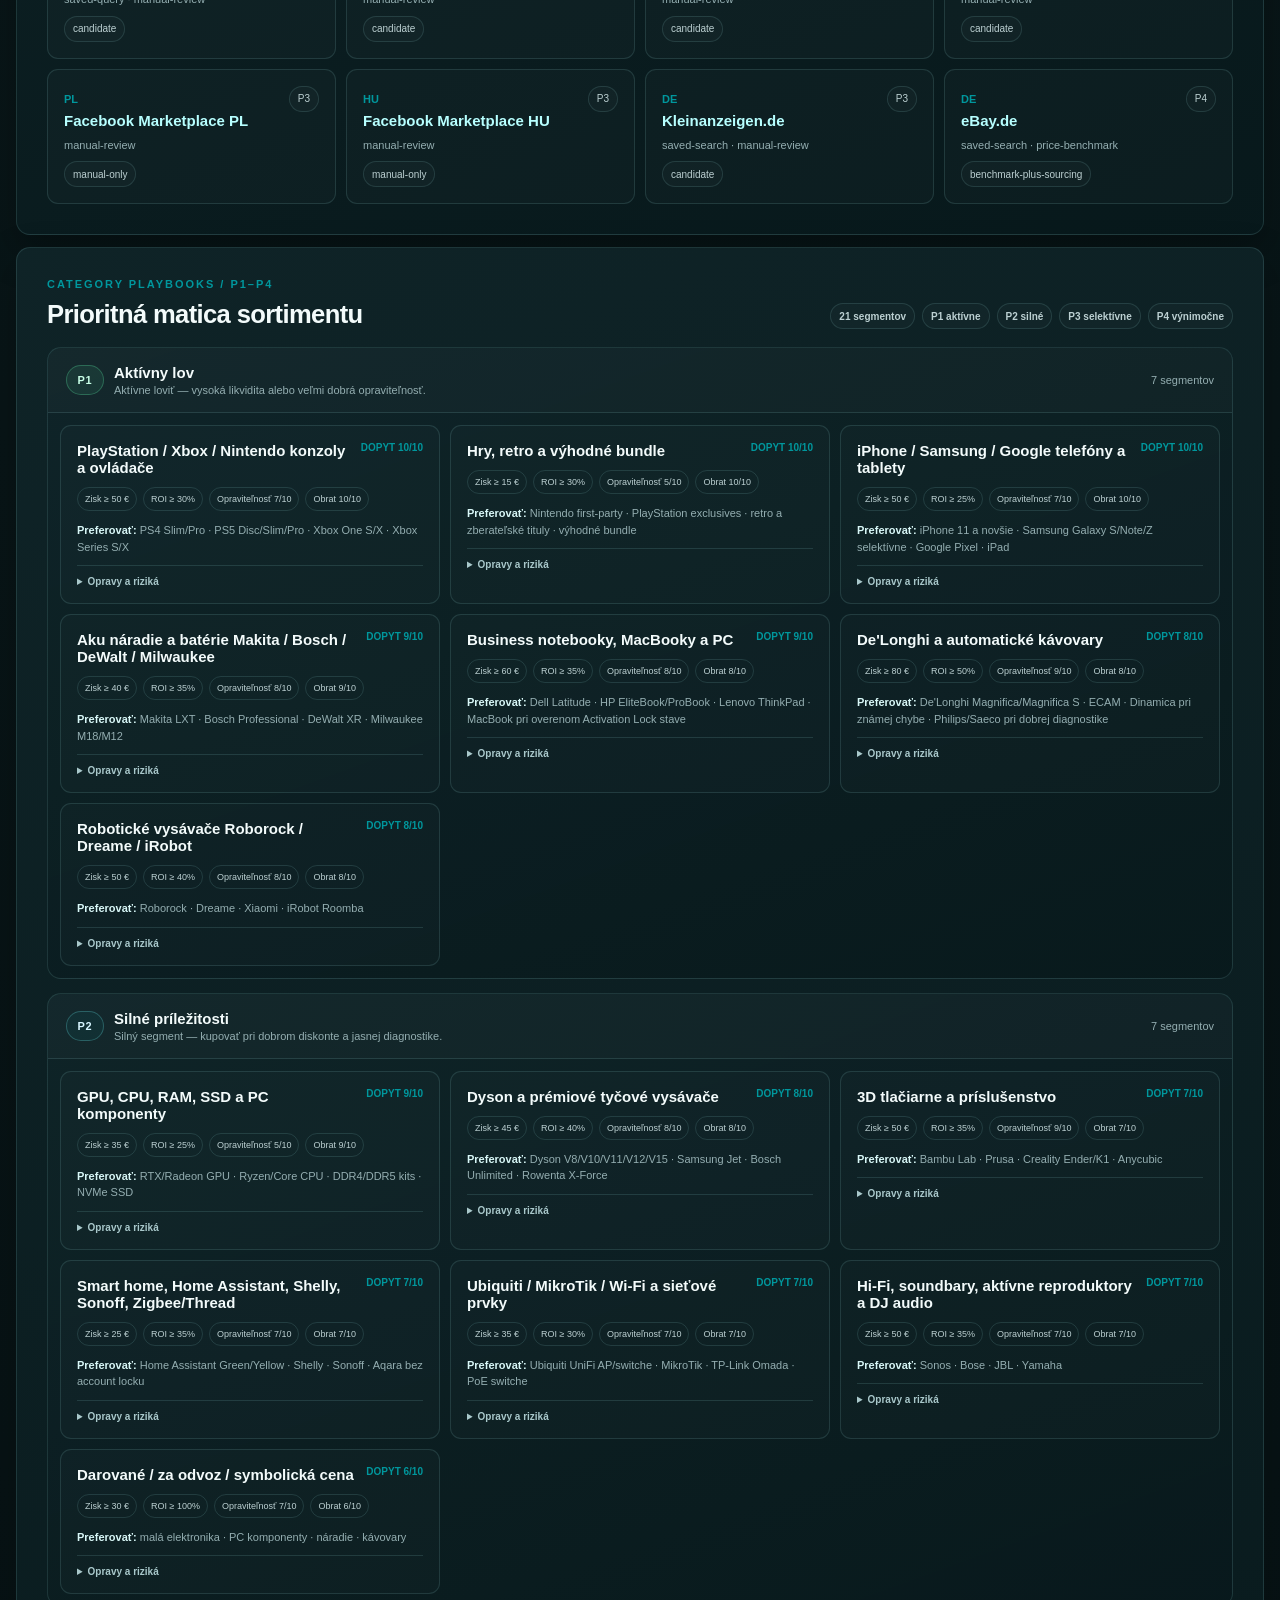
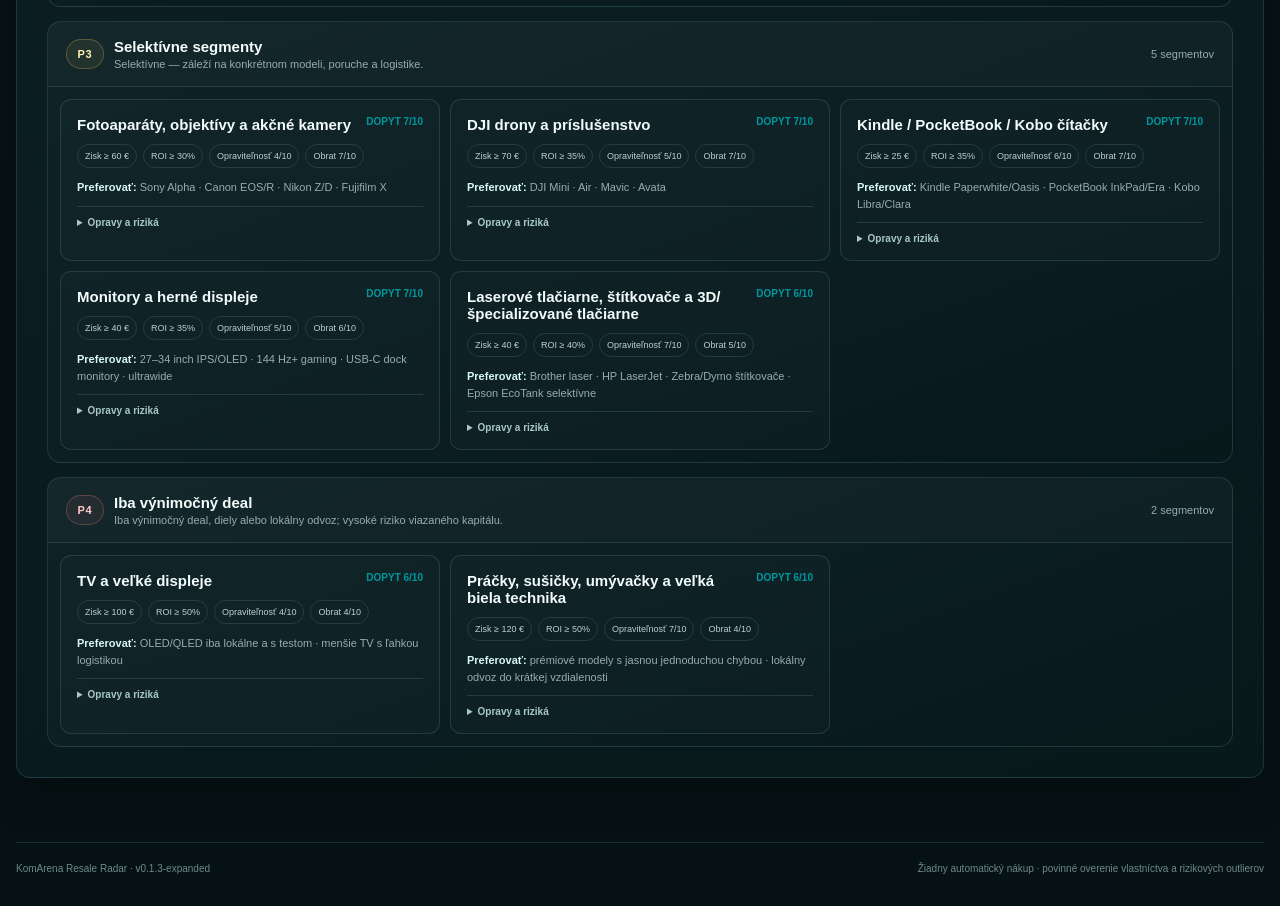
==== commit 779f6fdb: "feat: wire expanded filters and priority matrix" ====
--- a/komarena-resale-radar/index.html
+++ b/komarena-resale-radar/index.html
@@ -7,120 +7,74 @@
   <meta name="description" content="KomArena Resale Radar — rozhodovacie centrum pre bazárové, darované a opraviteľné produkty.">
   <title>KomArena Resale Radar</title>
   <link rel="stylesheet" href="styles.css">
+  <link rel="stylesheet" href="filters.css">
+  <link rel="stylesheet" href="priority-board.css">
 </head>
 <body>
   <div class="app-shell">
     <header class="topbar">
       <a class="brand" href="#top" aria-label="KomArena Resale Radar domov">
         <span class="brand-mark" aria-hidden="true">R</span>
-        <span>
-          <strong>KomArena</strong>
-          <small>RESALE RADAR</small>
-        </span>
+        <span><strong>KomArena</strong><small>RESALE RADAR</small></span>
       </a>
       <div class="topbar-status">
         <span class="status-dot" aria-hidden="true"></span>
-        <span>MVP · decision center</span>
-        <span class="version">v0.1.0</span>
+        <span>EXPANDED SOURCING · P1–P4</span>
+        <span class="version">v0.1.3</span>
       </div>
     </header>
 
     <main id="top" class="main">
       <section class="hero panel">
         <div>
-          <p class="eyebrow">DEAL INTELLIGENCE / SK · CZ · PL</p>
+          <p class="eyebrow">DEAL INTELLIGENCE / SK · CZ · PL · AT · HU · DE</p>
           <h1>Nakupovať iba tam, kde čísla dávajú zmysel.</h1>
-          <p class="lead">Radar kombinuje cenu, očakávaný zisk, ROI, dopyt, technické riziko, čerstvosť a logistiku. Vysoké skóre nie je automatický nákup — je to priorita na rýchle manuálne overenie.</p>
+          <p class="lead">Radar kombinuje cenu, čistý zisk, ROI, dopyt, technické riziko, opraviteľnosť, rýchlosť obratu, čerstvosť a logistiku. Priorita P1–P4 určuje, ako agresívne segment sledujeme — nikdy nenahrádza overenie vlastníctva, funkčnosti a reálnej trhovej ceny.</p>
         </div>
         <div class="hero-actions">
           <a class="button primary" href="#analyzer">Analyzovať ponuku</a>
           <a class="button ghost" href="#sources">Zdroje</a>
+          <a class="button ghost" href="#priorities">Priority</a>
         </div>
       </section>
 
       <section class="kpi-grid" aria-label="Kľúčové ukazovatele">
-        <article class="kpi panel">
-          <span>Deal inbox</span>
-          <strong id="kpiDeals">0</strong>
-          <small>modelové kandidáty</small>
-        </article>
-        <article class="kpi panel">
-          <span>Hot deals</span>
-          <strong id="kpiHot">0</strong>
-          <small>score ≥ 78</small>
-        </article>
-        <article class="kpi panel">
-          <span>Očak. čistý zisk</span>
-          <strong id="kpiProfit">0 €</strong>
-          <small>po všetkých nákladoch</small>
-        </article>
-        <article class="kpi panel">
-          <span>Watchlist</span>
-          <strong id="kpiWatchlist">0</strong>
-          <small>uložené lokálne</small>
-        </article>
+        <article class="kpi panel"><span>Deal inbox</span><strong id="kpiDeals">0</strong><small>aktuálne kandidáty</small></article>
+        <article class="kpi panel"><span>Hot deals</span><strong id="kpiHot">0</strong><small>score ≥ 78</small></article>
+        <article class="kpi panel"><span>Očak. čistý zisk</span><strong id="kpiProfit">0 €</strong><small>po všetkých nákladoch</small></article>
+        <article class="kpi panel"><span>Watchlist</span><strong id="kpiWatchlist">0</strong><small>uložené lokálne</small></article>
       </section>
 
       <section class="section panel" aria-labelledby="inbox-title">
         <div class="section-head">
-          <div>
-            <p class="eyebrow">DEAL INBOX</p>
-            <h2 id="inbox-title">Prioritizované ponuky</h2>
-          </div>
-          <div class="filters" aria-label="Filtre ponúk">
-            <label>
-              <span>Krajina</span>
-              <select id="filterCountry">
-                <option value="all">Všetky</option>
-                <option value="SK">SK</option>
-                <option value="CZ">CZ</option>
-                <option value="PL">PL</option>
-              </select>
-            </label>
-            <label>
-              <span>Kategória</span>
-              <select id="filterCategory">
-                <option value="all">Všetky</option>
-                <option value="delonghi">Kávovary</option>
-                <option value="consoles">Konzoly</option>
-                <option value="pc">PC / notebooky</option>
-                <option value="games">Hry</option>
-                <option value="free">Za odvoz</option>
-              </select>
-            </label>
-            <label>
-              <span>Verdikt</span>
-              <select id="filterVerdict">
-                <option value="all">Všetky</option>
-                <option value="buy">KÚPIŤ</option>
-                <option value="negotiate">VYJEDNÁVAŤ</option>
-                <option value="watch">SLEDOVAŤ</option>
-                <option value="skip">PRESKOČIŤ</option>
-              </select>
-            </label>
+          <div><p class="eyebrow">DEAL INBOX</p><h2 id="inbox-title">Prioritizované ponuky</h2></div>
+          <div class="filters" aria-label="Rýchle filtre ponúk">
+            <label><span>Krajina</span><select id="filterCountry">
+              <option value="all">Všetky</option><option value="SK">SK</option><option value="CZ">CZ</option><option value="PL">PL</option><option value="AT">AT</option><option value="HU">HU</option><option value="DE">DE</option>
+            </select></label>
+            <label><span>Kategória</span><select id="filterCategory">
+              <option value="all">Všetky</option>
+              <optgroup label="P1 — aktívny lov">
+                <option value="delonghi">Kávovary</option><option value="consoles">Konzoly</option><option value="pc">PC / notebooky</option><option value="games">Hry</option><option value="phones">Telefóny</option><option value="robot-vacuums">Robotické vysávače</option><option value="power-tools">Aku náradie</option>
+              </optgroup>
+              <optgroup label="P2 — silné segmenty">
+                <option value="components">PC komponenty</option><option value="vacuum-cleaners">Dyson / tyčové vysávače</option><option value="3d-printers">3D tlačiarne</option><option value="smart-home">Smart home</option><option value="networking">Sieťové prvky</option><option value="audio">Audio</option><option value="free">Za odvoz</option>
+              </optgroup>
+              <optgroup label="P3–P4 — selektívne">
+                <option value="cameras">Foto</option><option value="drones">Drony</option><option value="ereaders">Čítačky</option><option value="monitors">Monitory</option><option value="printers">Tlačiarne</option><option value="tv">TV</option><option value="large-appliances">Biela technika</option>
+              </optgroup>
+            </select></label>
+            <label><span>Verdikt</span><select id="filterVerdict">
+              <option value="all">Všetky</option><option value="buy">KÚPIŤ</option><option value="negotiate">VYJEDNÁVAŤ</option><option value="watch">SLEDOVAŤ</option><option value="skip">PRESKOČIŤ</option>
+            </select></label>
           </div>
         </div>
 
-        <div class="notice">
-          <strong>MVP režim:</strong> tabuľka nižšie používa modelové dáta na overenie scoringu. Žiadny riadok nie je prezentovaný ako aktuálna živá ponuka.
-        </div>
+        <div class="notice"><strong>LIVE / evidence režim:</strong> ponuky môžu používať overené verejné listingy aj konzervatívne interné odhady predajnej ceny, servisu a rizika. Cenový outlier alebo nejasný pôvod vždy aktivuje manuálne overenie.</div>
 
         <div class="table-wrap">
           <table>
-            <thead>
-              <tr>
-                <th>Score</th>
-                <th>Produkt</th>
-                <th>Zdroj</th>
-                <th>Nákup</th>
-                <th>Oprava + ostatné</th>
-                <th>Predaj</th>
-                <th>Zisk</th>
-                <th>ROI</th>
-                <th>Verdikt</th>
-                <th></th>
-              </tr>
-            </thead>
+            <thead><tr><th>Score</th><th>Produkt</th><th>Zdroj</th><th>Nákup</th><th>Oprava + ostatné</th><th>Predaj</th><th>Zisk</th><th>ROI</th><th>Verdikt</th><th></th></tr></thead>
             <tbody id="dealRows"></tbody>
           </table>
         </div>
@@ -129,141 +83,54 @@
 
       <section id="analyzer" class="section grid-2">
         <article class="panel analyzer-card">
-          <div class="section-head compact">
-            <div>
-              <p class="eyebrow">QUICK ANALYZER</p>
-              <h2>Prepočet ponuky</h2>
-            </div>
-          </div>
-
+          <div class="section-head compact"><div><p class="eyebrow">QUICK ANALYZER</p><h2>Prepočet ponuky</h2></div></div>
           <form id="analyzerForm" class="form-grid">
-            <label class="span-2">
-              <span>Názov / model</span>
-              <input id="qaTitle" type="text" value="De'Longhi Magnifica S — modelový príklad" autocomplete="off">
-            </label>
-            <label>
-              <span>Nákupná cena €</span>
-              <input id="qaPurchase" type="number" min="0" step="0.01" value="45">
-            </label>
-            <label>
-              <span>Očak. predaj €</span>
-              <input id="qaResale" type="number" min="0" step="0.01" value="180">
-            </label>
-            <label>
-              <span>Doprava €</span>
-              <input id="qaShipping" type="number" min="0" step="0.01" value="8">
-            </label>
-            <label>
-              <span>Diely / servis €</span>
-              <input id="qaParts" type="number" min="0" step="0.01" value="25">
-            </label>
-            <label>
-              <span>Poplatky + ostatné €</span>
-              <input id="qaOther" type="number" min="0" step="0.01" value="9">
-            </label>
-            <label>
-              <span>Riziková rezerva €</span>
-              <input id="qaContingency" type="number" min="0" step="0.01" value="18">
-            </label>
-            <label>
-              <span>Dopyt 1–10</span>
-              <input id="qaDemand" type="number" min="1" max="10" step="1" value="8">
-            </label>
-            <label>
-              <span>Technické riziko 1–10</span>
-              <input id="qaRisk" type="number" min="1" max="10" step="1" value="4">
-            </label>
-            <label>
-              <span>Vek ponuky v hodinách</span>
-              <input id="qaAge" type="number" min="0" step="0.5" value="2">
-            </label>
-            <label>
-              <span>Logistika</span>
-              <select id="qaLogistics">
-                <option value="10">Osobne do 15 km</option>
-                <option value="8" selected>Do 30 km</option>
-                <option value="5">Do 80 km</option>
-                <option value="4">Zásielka s ochranou</option>
-                <option value="2">Zásielka bez ochrany</option>
-                <option value="1">Nejasná</option>
-              </select>
-            </label>
-            <div class="span-2 form-actions">
-              <button class="button primary" type="submit">Prepočítať</button>
-              <button class="button ghost" id="saveAnalysis" type="button">Uložiť do watchlistu</button>
-            </div>
+            <label class="span-2"><span>Názov / model</span><input id="qaTitle" type="text" value="De'Longhi Magnifica S — modelový príklad" autocomplete="off"></label>
+            <label><span>Nákupná cena €</span><input id="qaPurchase" type="number" min="0" step="0.01" value="45"></label>
+            <label><span>Očak. predaj €</span><input id="qaResale" type="number" min="0" step="0.01" value="180"></label>
+            <label><span>Doprava €</span><input id="qaShipping" type="number" min="0" step="0.01" value="8"></label>
+            <label><span>Diely / servis €</span><input id="qaParts" type="number" min="0" step="0.01" value="25"></label>
+            <label><span>Poplatky + ostatné €</span><input id="qaOther" type="number" min="0" step="0.01" value="9"></label>
+            <label><span>Riziková rezerva €</span><input id="qaContingency" type="number" min="0" step="0.01" value="18"></label>
+            <label><span>Dopyt 1–10</span><input id="qaDemand" type="number" min="1" max="10" step="1" value="8"></label>
+            <label><span>Technické riziko 1–10</span><input id="qaRisk" type="number" min="1" max="10" step="1" value="4"></label>
+            <label><span>Vek ponuky v hodinách</span><input id="qaAge" type="number" min="0" step="0.5" value="2"></label>
+            <label><span>Logistika</span><select id="qaLogistics"><option value="10">Osobne do 15 km</option><option value="8" selected>Do 30 km</option><option value="5">Do 80 km</option><option value="4">Zásielka s ochranou</option><option value="2">Zásielka bez ochrany</option><option value="1">Nejasná</option></select></label>
+            <div class="span-2 form-actions"><button class="button primary" type="submit">Prepočítať</button><button class="button ghost" id="saveAnalysis" type="button">Uložiť do watchlistu</button></div>
           </form>
         </article>
 
         <article class="panel result-card" aria-live="polite">
-          <p class="eyebrow">DECISION</p>
-          <div class="score-orbit" aria-label="Deal score">
-            <span id="qaScore">0</span>
-            <small>/100</small>
-          </div>
-          <div id="qaVerdict" class="verdict watch">SLEDOVAŤ</div>
-          <dl class="result-grid">
-            <div><dt>Celkové náklady</dt><dd id="qaTotal">0 €</dd></div>
-            <div><dt>Čistý zisk</dt><dd id="qaProfit">0 €</dd></div>
-            <div><dt>ROI</dt><dd id="qaRoi">0 %</dd></div>
-            <div><dt>Break-even</dt><dd id="qaBreakEven">0 €</dd></div>
-          </dl>
-          <p id="qaReason" class="result-note"></p>
+          <p class="eyebrow">DECISION</p><div class="score-orbit" aria-label="Deal score"><span id="qaScore">0</span><small>/100</small></div><div id="qaVerdict" class="verdict watch">SLEDOVAŤ</div>
+          <dl class="result-grid"><div><dt>Celkové náklady</dt><dd id="qaTotal">0 €</dd></div><div><dt>Čistý zisk</dt><dd id="qaProfit">0 €</dd></div><div><dt>ROI</dt><dd id="qaRoi">0 %</dd></div><div><dt>Break-even</dt><dd id="qaBreakEven">0 €</dd></div></dl><p id="qaReason" class="result-note"></p>
         </article>
       </section>
 
       <section id="watchlist" class="section panel">
-        <div class="section-head">
-          <div>
-            <p class="eyebrow">WATCHLIST</p>
-            <h2>Uložené príležitosti</h2>
-          </div>
-          <button id="clearWatchlist" class="button danger" type="button">Vymazať watchlist</button>
-        </div>
-        <div id="watchlistCards" class="card-grid"></div>
-        <div id="emptyWatchlist" class="empty">Watchlist je zatiaľ prázdny.</div>
+        <div class="section-head"><div><p class="eyebrow">WATCHLIST</p><h2>Uložené príležitosti</h2></div><button id="clearWatchlist" class="button danger" type="button">Vymazať watchlist</button></div>
+        <div id="watchlistCards" class="card-grid"></div><div id="emptyWatchlist" class="empty">Watchlist je zatiaľ prázdny.</div>
       </section>
 
       <section id="sources" class="section panel">
-        <div class="section-head">
-          <div>
-            <p class="eyebrow">SOURCE REGISTRY</p>
-            <h2>Monitorované zdroje</h2>
-          </div>
-          <span id="sourceCount" class="pill">0 zdrojov</span>
-        </div>
+        <div class="section-head"><div><p class="eyebrow">SOURCE REGISTRY</p><h2>Monitorované zdroje</h2></div><span id="sourceCount" class="pill">0 zdrojov</span></div>
         <div id="sourceCards" class="source-grid"></div>
       </section>
 
-      <section class="section grid-3">
-        <article class="panel mini-playbook">
-          <p class="eyebrow">PRIORITA 1</p>
-          <h3>De'Longhi</h3>
-          <p>Hľadať opakovateľné hydraulické/mechanické poruchy a veľký rozdiel medzi cenou poškodeného a otestovaného kusu.</p>
-          <strong>Target: ≥ 80 € čistý zisk</strong>
-        </article>
-        <article class="panel mini-playbook">
-          <p class="eyebrow">PRIORITA 1</p>
-          <h3>Konzoly</h3>
-          <p>Rýchly obrat, jednoduchý benchmark. Tvrdá kontrola HDMI, mechaniky, ovládačov, sériového čísla a účtových zámkov.</p>
-          <strong>Target: ≥ 50 € čistý zisk</strong>
-        </article>
-        <article class="panel mini-playbook">
-          <p class="eyebrow">PRIORITA 1</p>
-          <h3>PC / notebooky</h3>
-          <p>Preferovať štandardné business rady a opravy SSD/RAM/batérie/klávesnice. Vyhýbať sa kvapaline a nejasným doskám.</p>
-          <strong>Target: ≥ 60 € čistý zisk</strong>
-        </article>
+      <section id="priorities" class="section panel priority-section">
+        <div class="priority-head">
+          <div><p class="eyebrow">CATEGORY PLAYBOOKS / P1–P4</p><h2>Prioritná matica sortimentu</h2></div>
+          <div class="priority-legend"><span id="priorityCategoryCount" class="pill">0 segmentov</span><span class="pill">P1 aktívne</span><span class="pill">P2 silné</span><span class="pill">P3 selektívne</span><span class="pill">P4 výnimočne</span></div>
+        </div>
+        <div id="priorityBoard" class="priority-groups"><div class="priority-fallback">Načítavam prioritnú maticu…</div></div>
       </section>
     </main>
 
-    <footer class="footer">
-      <span>KomArena Resale Radar · v0.1.0-mvp</span>
-      <span>Žiadny automatický nákup · localStorage iba pre lokálny watchlist</span>
-    </footer>
+    <footer class="footer"><span>KomArena Resale Radar · v0.1.3-expanded</span><span>Žiadny automatický nákup · povinné overenie vlastníctva a rizikových outlierov</span></footer>
   </div>
 
   <script src="app.js" defer></script>
   <script src="live.js" defer></script>
+  <script src="filters-v2.js" defer></script>
+  <script src="priority-board.js" defer></script>
 </body>
 </html>
--- a/komarena-resale-radar/filters.css
+++ b/komarena-resale-radar/filters.css
@@ -0,0 +1,201 @@
+.pro-filter-shell {
+  margin: 0 0 16px;
+  border: 1px solid var(--ka-border);
+  border-radius: 14px;
+  background: linear-gradient(160deg, rgba(8, 28, 31, .94), rgba(10, 24, 27, .88));
+  overflow: hidden;
+}
+
+.pro-filter-toolbar {
+  display: flex;
+  align-items: center;
+  justify-content: space-between;
+  gap: 12px;
+  padding: 12px 14px;
+}
+
+.pro-filter-summary {
+  display: flex;
+  align-items: center;
+  flex-wrap: wrap;
+  gap: 8px;
+  min-width: 0;
+}
+
+.pro-filter-summary strong {
+  font-family: Montserrat, Roboto, Arial, sans-serif;
+  font-size: 12px;
+  letter-spacing: .04em;
+}
+
+.pro-filter-summary .pill.active {
+  color: #dfffff;
+  border-color: rgba(0,151,157,.42);
+  background: rgba(0,151,157,.10);
+}
+
+.pro-filter-actions {
+  display: flex;
+  flex-wrap: wrap;
+  gap: 7px;
+  justify-content: flex-end;
+}
+
+.pro-filter-panel {
+  border-top: 1px solid var(--ka-border);
+  padding: 16px;
+}
+
+.pro-filter-panel[hidden] { display: none; }
+
+.filter-preset-row {
+  display: grid;
+  grid-template-columns: minmax(160px, 1fr) auto auto;
+  gap: 8px;
+  margin-bottom: 14px;
+}
+
+.filter-preset-row select,
+.filter-preset-row input { width: 100%; }
+
+.pro-filter-grid {
+  display: grid;
+  grid-template-columns: repeat(4, minmax(0, 1fr));
+  gap: 10px;
+}
+
+.pro-filter-group {
+  min-width: 0;
+  padding: 12px;
+  border: 1px solid var(--ka-border);
+  border-radius: 11px;
+  background: rgba(255,255,255,.016);
+}
+
+.pro-filter-group.wide { grid-column: span 2; }
+
+.pro-filter-group h3 {
+  margin: 0 0 10px;
+  color: #d8eaea;
+  font-size: 11px;
+  letter-spacing: .06em;
+  text-transform: uppercase;
+}
+
+.pro-filter-fields {
+  display: grid;
+  grid-template-columns: repeat(2, minmax(0, 1fr));
+  gap: 8px;
+}
+
+.pro-filter-fields.one { grid-template-columns: 1fr; }
+
+.pro-filter-group label {
+  display: grid;
+  gap: 5px;
+  color: var(--ka-muted);
+  font-size: 10px;
+  font-weight: 700;
+}
+
+.pro-filter-group input,
+.pro-filter-group select {
+  width: 100%;
+  min-width: 0;
+  min-height: 38px;
+  padding: 0 10px;
+  font-size: 12px;
+}
+
+.check-grid {
+  display: grid;
+  grid-template-columns: repeat(2, minmax(0, 1fr));
+  gap: 7px 10px;
+}
+
+.check-grid label,
+.switch-row label {
+  display: flex;
+  align-items: center;
+  gap: 7px;
+  cursor: pointer;
+  color: #bdd0d2;
+  font-size: 11px;
+  font-weight: 600;
+}
+
+.check-grid input,
+.switch-row input {
+  width: 15px;
+  height: 15px;
+  min-height: 0;
+  padding: 0;
+  accent-color: var(--ka-primary);
+}
+
+.switch-row {
+  display: grid;
+  gap: 8px;
+}
+
+.filter-range-value {
+  color: #dfffff;
+  font-weight: 900;
+}
+
+.filter-footer {
+  display: flex;
+  align-items: center;
+  justify-content: space-between;
+  gap: 12px;
+  padding-top: 14px;
+}
+
+.filter-chips {
+  display: flex;
+  flex-wrap: wrap;
+  gap: 6px;
+  min-height: 26px;
+}
+
+.filter-chip {
+  display: inline-flex;
+  align-items: center;
+  min-height: 26px;
+  padding: 0 8px;
+  border: 1px solid rgba(0,151,157,.28);
+  border-radius: 999px;
+  color: #cceff0;
+  background: rgba(0,151,157,.06);
+  font-size: 10px;
+}
+
+.filter-result-count {
+  white-space: nowrap;
+  color: var(--ka-muted);
+  font-size: 11px;
+}
+
+.filter-result-count strong { color: #eaffff; }
+
+.filter-danger-note {
+  margin-top: 10px;
+  color: #f0c5c5;
+  font-size: 10px;
+  line-height: 1.45;
+}
+
+@media (max-width: 1180px) {
+  .pro-filter-grid { grid-template-columns: repeat(2, minmax(0, 1fr)); }
+}
+
+@media (max-width: 680px) {
+  .pro-filter-toolbar,
+  .filter-footer { align-items: flex-start; flex-direction: column; }
+  .pro-filter-actions { width: 100%; justify-content: flex-start; }
+  .pro-filter-grid { grid-template-columns: 1fr; }
+  .pro-filter-group.wide { grid-column: span 1; }
+  .filter-preset-row { grid-template-columns: 1fr; }
+  .filter-preset-row .button { width: 100%; }
+  .pro-filter-fields { grid-template-columns: 1fr; }
+}
--- a/komarena-resale-radar/priority-board.css
+++ b/komarena-resale-radar/priority-board.css
@@ -0,0 +1,30 @@
+.priority-section { margin-top: 12px; }
+.priority-head { display:flex; align-items:flex-end; justify-content:space-between; gap:16px; margin-bottom:18px; }
+.priority-legend { display:flex; flex-wrap:wrap; gap:7px; }
+.priority-legend .pill { font-weight:800; }
+.priority-groups { display:grid; gap:14px; }
+.priority-group { border:1px solid var(--ka-border); border-radius:var(--ka-radius); background:linear-gradient(160deg, rgba(16,37,41,.86), rgba(8,25,28,.9)); overflow:hidden; }
+.priority-group-head { display:flex; align-items:center; justify-content:space-between; gap:16px; padding:16px 18px; border-bottom:1px solid var(--ka-border); background:rgba(255,255,255,.018); }
+.priority-group-title { display:flex; align-items:center; gap:10px; }
+.priority-badge { display:grid; place-items:center; min-width:38px; height:30px; padding:0 9px; border-radius:999px; font-size:11px; font-weight:900; letter-spacing:.08em; }
+.priority-badge.p1 { color:#c8ffe7; border:1px solid rgba(84,214,154,.32); background:rgba(84,214,154,.09); }
+.priority-badge.p2 { color:#d7f5ff; border:1px solid rgba(97,207,212,.3); background:rgba(0,151,157,.08); }
+.priority-badge.p3 { color:#fff0b7; border:1px solid rgba(241,199,91,.28); background:rgba(241,199,91,.07); }
+.priority-badge.p4 { color:#ffcaca; border:1px solid rgba(255,127,127,.28); background:rgba(255,127,127,.07); }
+.priority-group-head h3 { margin:0; font-size:15px; }
+.priority-group-head p { margin:3px 0 0; color:var(--ka-muted); font-size:11px; }
+.priority-count { color:var(--ka-muted); font-size:11px; }
+.priority-cards { display:grid; grid-template-columns:repeat(auto-fill,minmax(285px,1fr)); gap:10px; padding:12px; }
+.priority-card { padding:16px; border:1px solid var(--ka-border); border-radius:11px; background:rgba(255,255,255,.016); }
+.priority-card-top { display:flex; justify-content:space-between; gap:10px; align-items:flex-start; }
+.priority-card h4 { margin:0; font-family:Montserrat,Roboto,Arial,sans-serif; font-size:15px; }
+.priority-card .demand { white-space:nowrap; color:var(--ka-primary); font-size:10px; font-weight:900; }
+.priority-metrics { display:flex; flex-wrap:wrap; gap:6px; margin:11px 0; }
+.priority-metrics span { display:inline-flex; min-height:24px; align-items:center; padding:0 7px; border:1px solid var(--ka-border); border-radius:999px; color:#bcd0d2; font-size:9px; }
+.priority-card p { margin:7px 0; color:var(--ka-muted); font-size:11px; line-height:1.5; }
+.priority-card strong { color:#d9f8f8; font-size:11px; }
+.priority-detail { margin-top:10px; padding-top:10px; border-top:1px solid var(--ka-border); }
+.priority-detail summary { cursor:pointer; color:#a9c8cb; font-size:10px; font-weight:800; }
+.priority-detail ul { margin:8px 0 0; padding-left:18px; color:var(--ka-muted); font-size:10px; line-height:1.55; }
+.priority-fallback { padding:18px; color:var(--ka-muted); font-size:12px; text-align:center; }
+@media (max-width:700px){ .priority-head,.priority-group-head{align-items:flex-start;flex-direction:column}.priority-cards{grid-template-columns:1fr} }
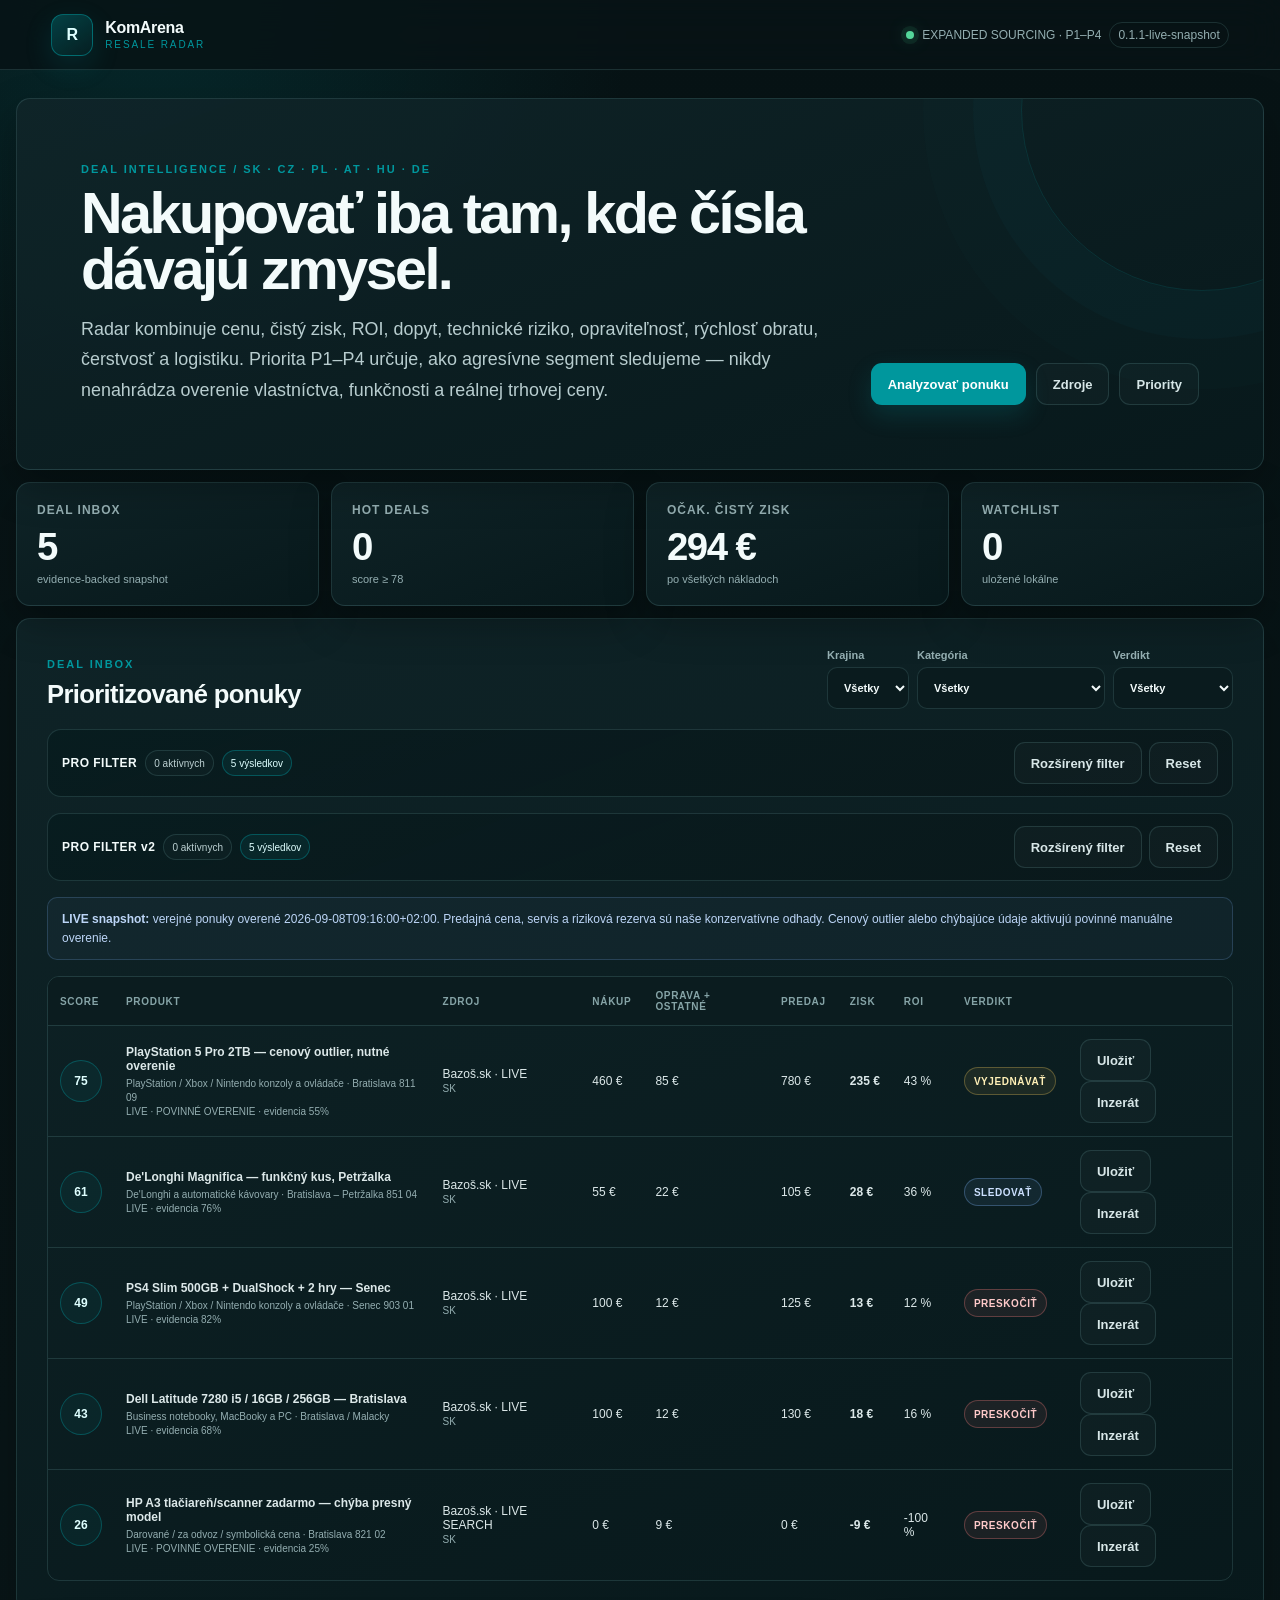
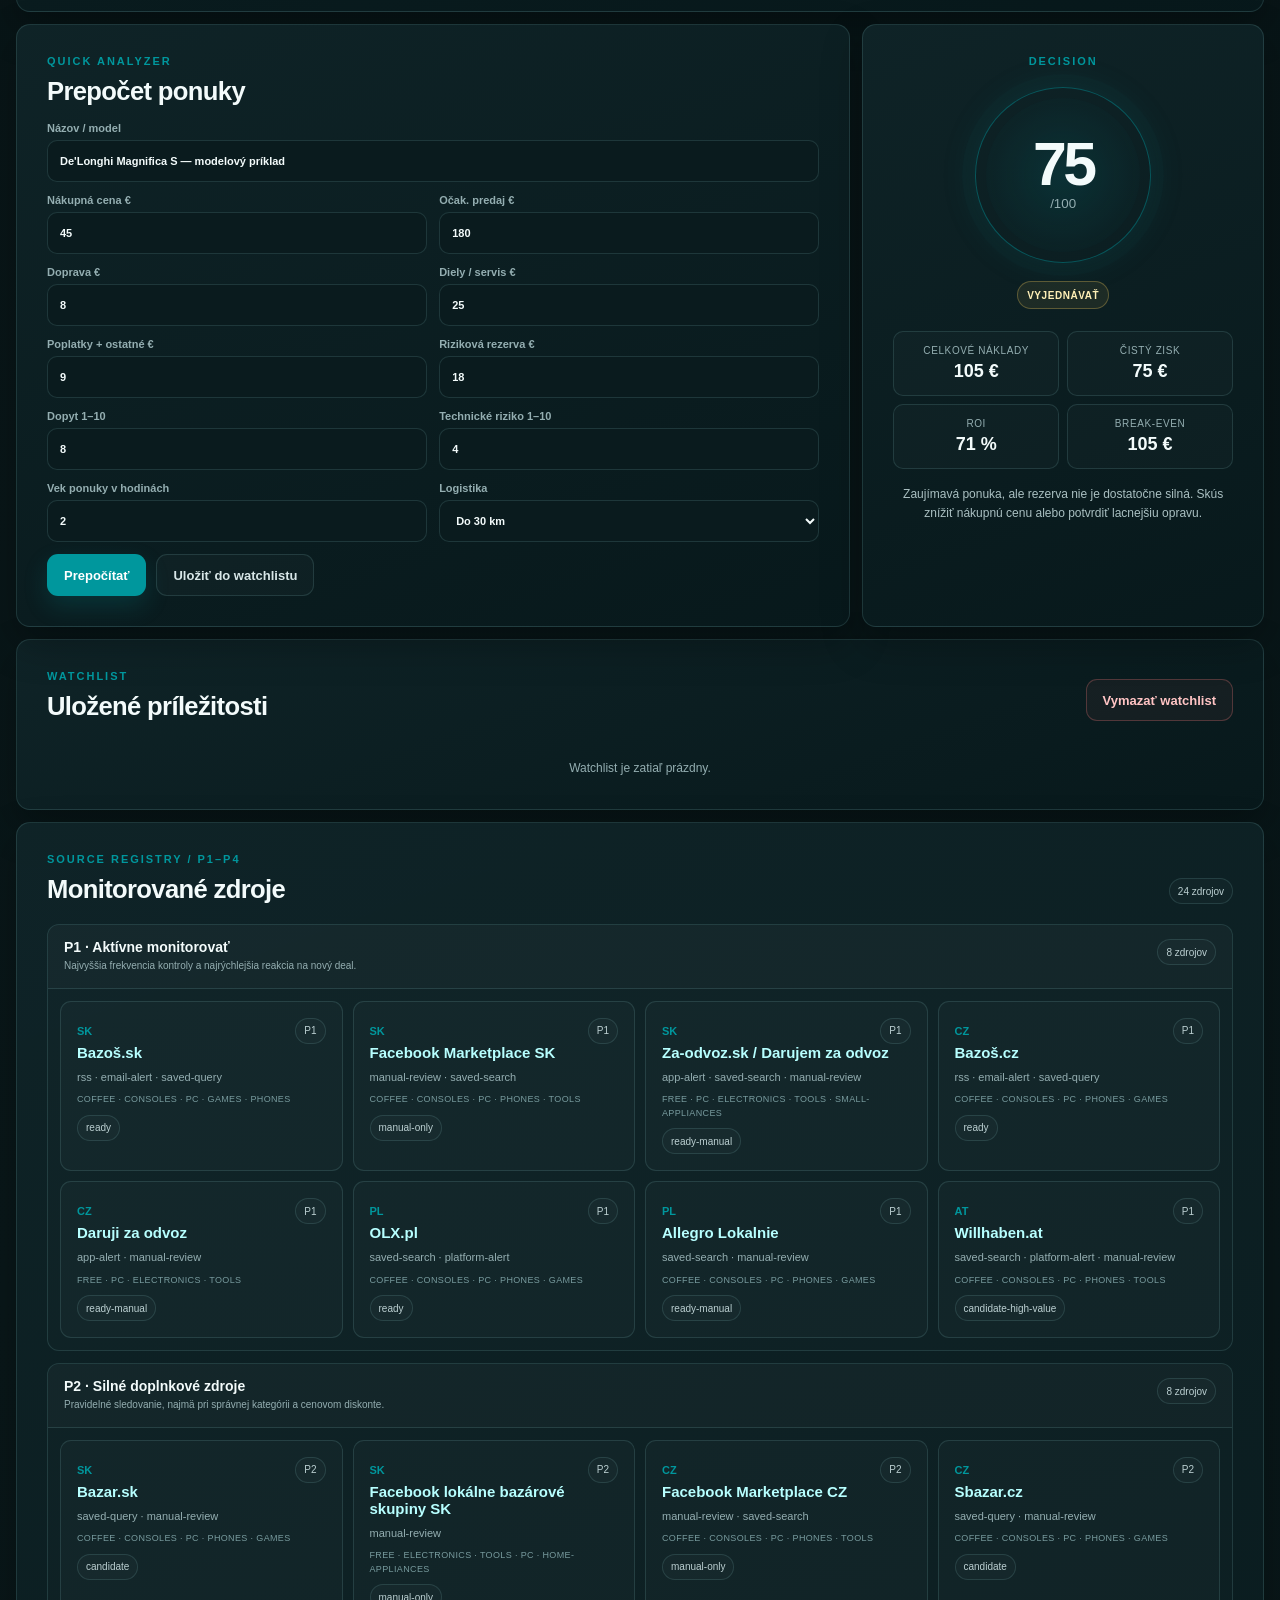
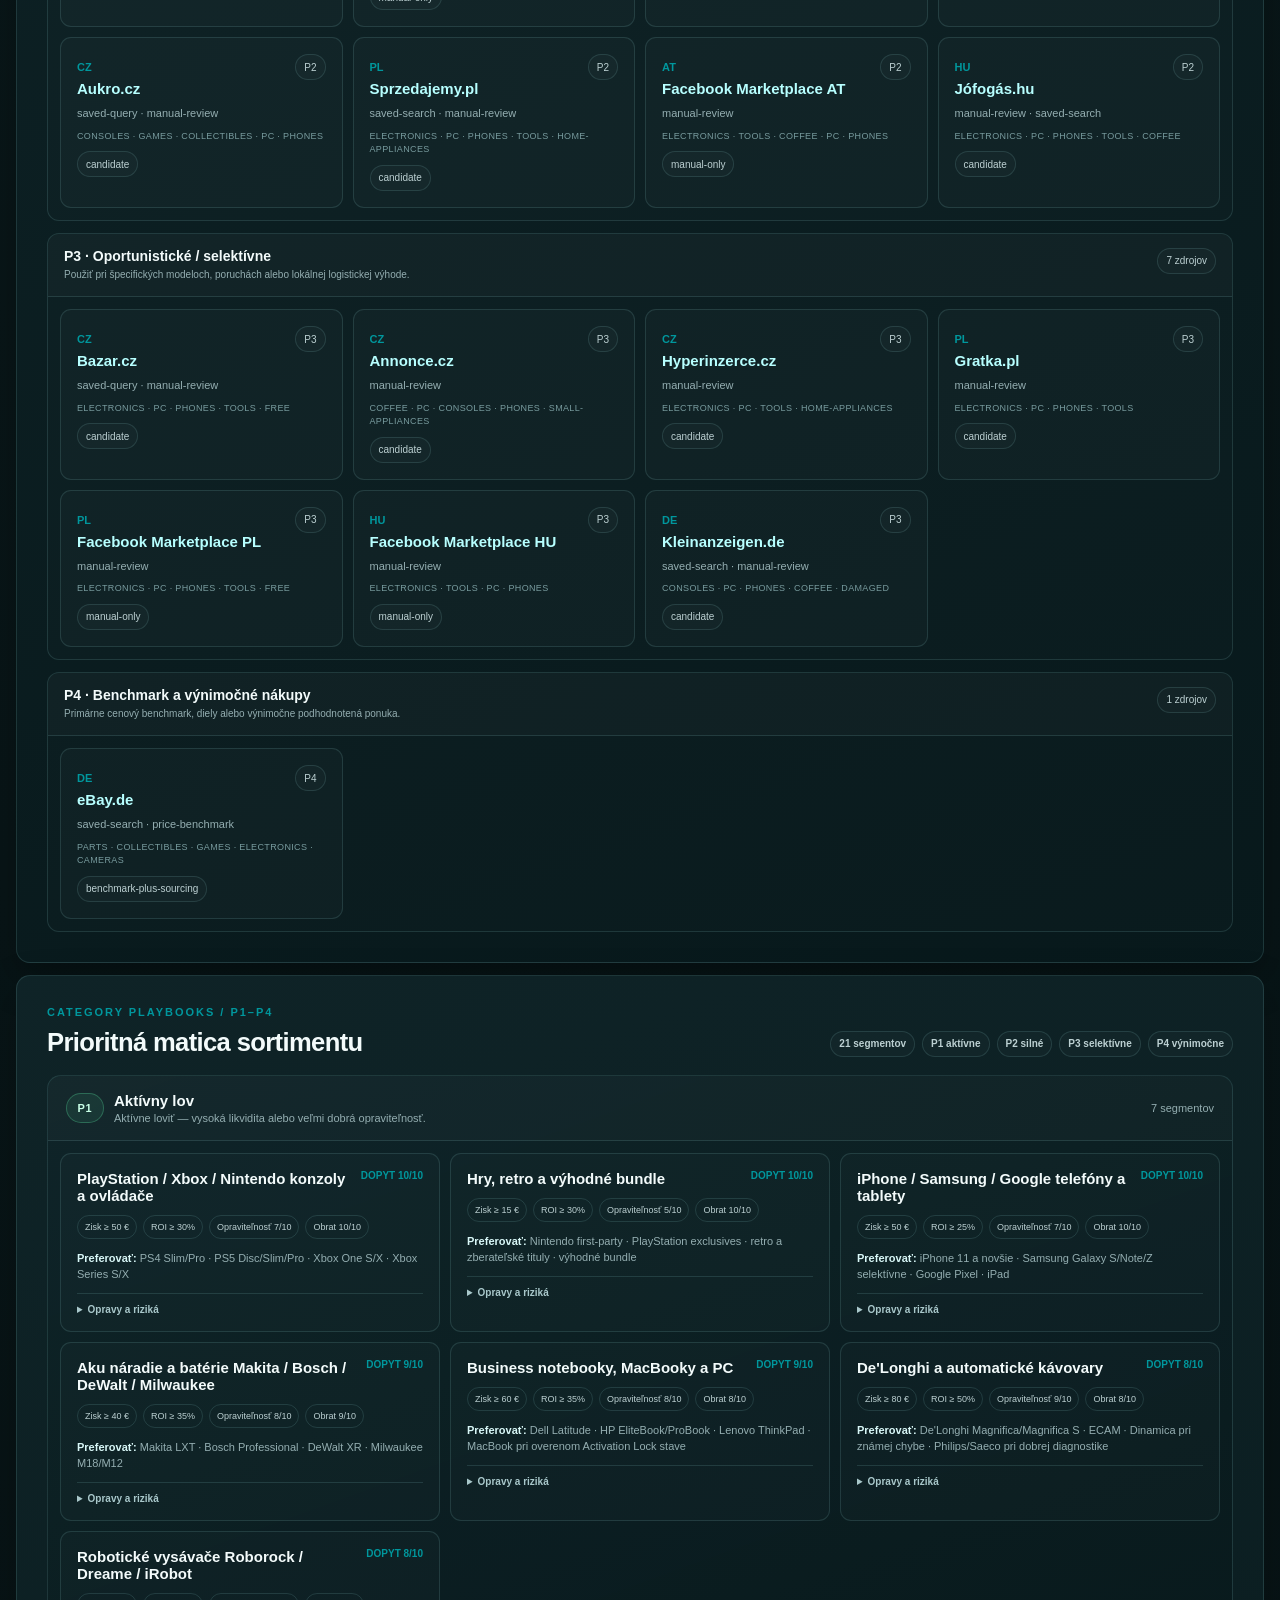
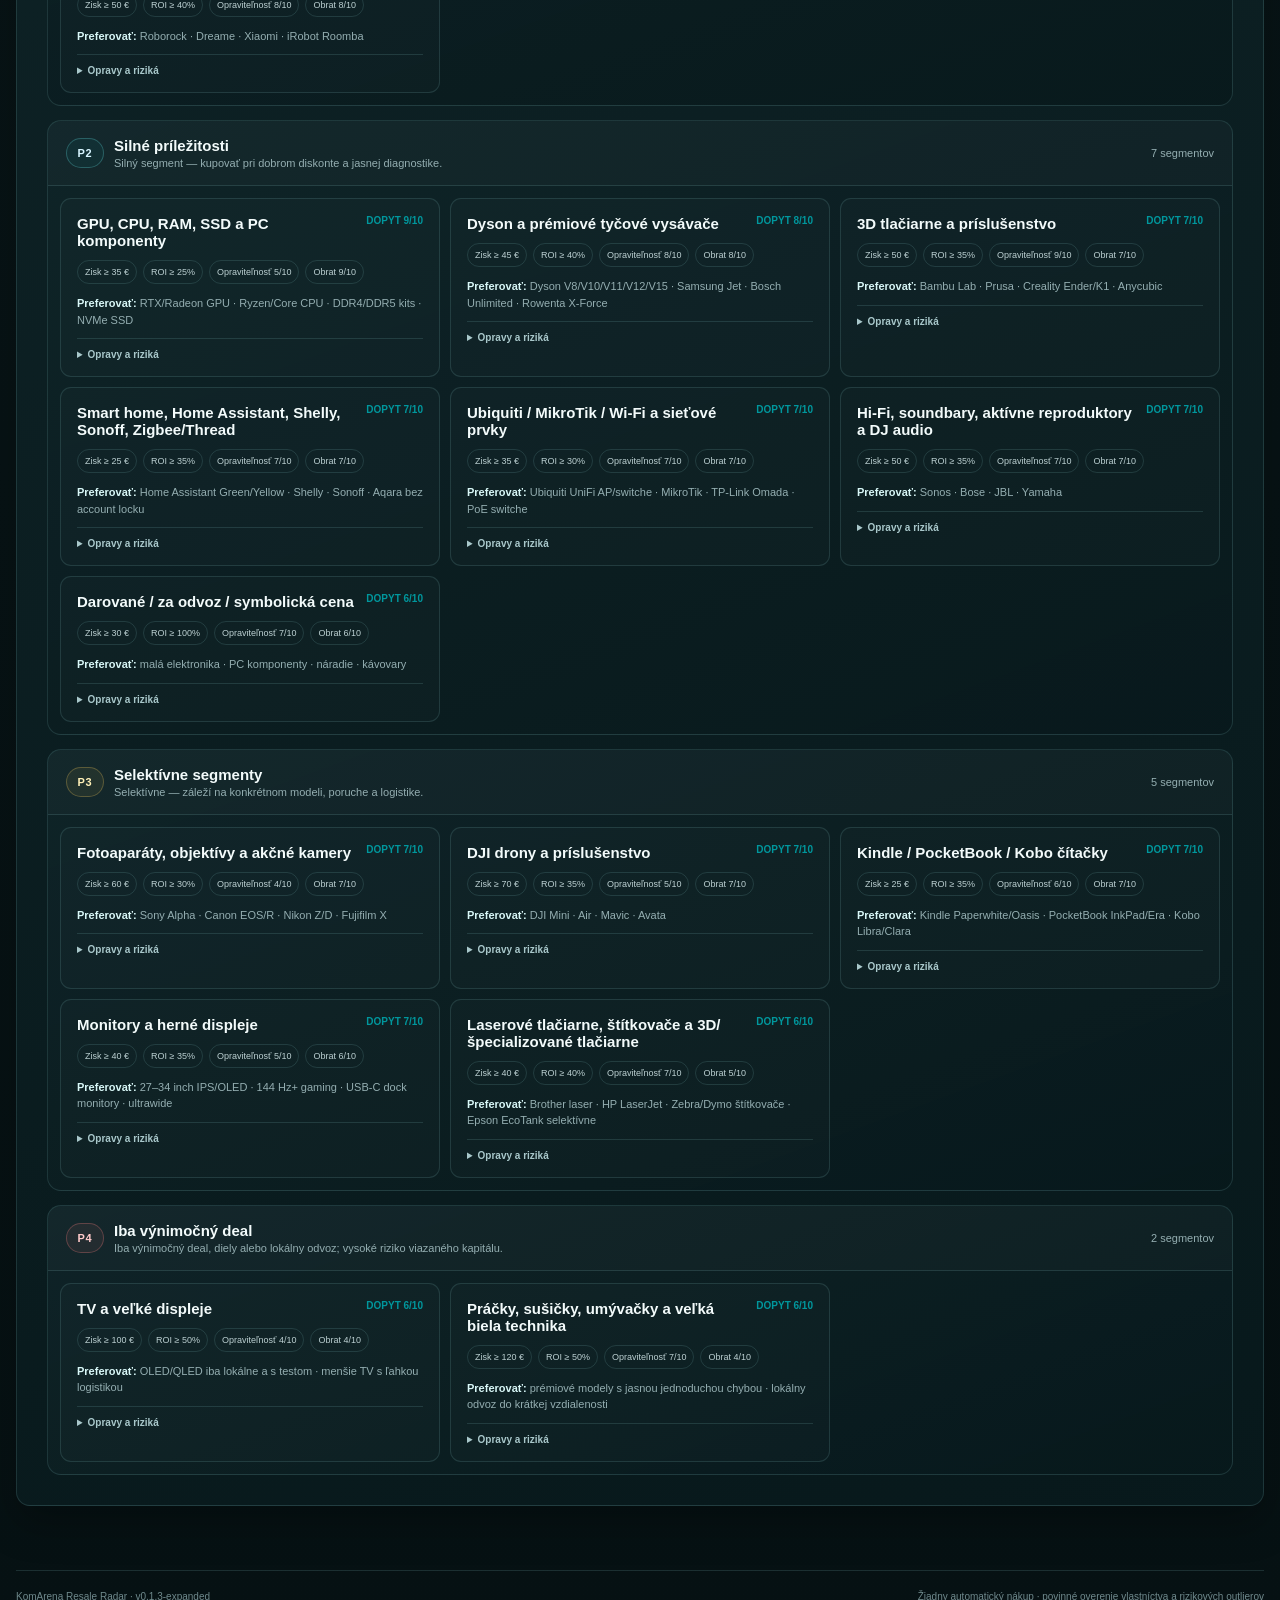
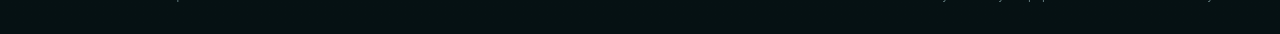
==== commit 66d26d3c: "feat: group monitored sources by P1-P4 priority" ====
--- a/komarena-resale-radar/index.html
+++ b/komarena-resale-radar/index.html
@@ -9,6 +9,7 @@
   <link rel="stylesheet" href="styles.css">
   <link rel="stylesheet" href="filters.css">
   <link rel="stylesheet" href="priority-board.css">
+  <link rel="stylesheet" href="source-groups.css">
 </head>
 <body>
   <div class="app-shell">
@@ -112,7 +113,7 @@
       </section>
 
       <section id="sources" class="section panel">
-        <div class="section-head"><div><p class="eyebrow">SOURCE REGISTRY</p><h2>Monitorované zdroje</h2></div><span id="sourceCount" class="pill">0 zdrojov</span></div>
+        <div class="section-head"><div><p class="eyebrow">SOURCE REGISTRY / P1–P4</p><h2>Monitorované zdroje</h2></div><span id="sourceCount" class="pill">0 zdrojov</span></div>
         <div id="sourceCards" class="source-grid"></div>
       </section>
 
@@ -132,5 +133,6 @@
   <script src="live.js" defer></script>
   <script src="filters-v2.js" defer></script>
   <script src="priority-board.js" defer></script>
+  <script src="source-groups.js" defer></script>
 </body>
 </html>
--- a/komarena-resale-radar/source-groups.css
+++ b/komarena-resale-radar/source-groups.css
@@ -0,0 +1,8 @@
+.source-priority-groups { display:grid; gap:12px; }
+.source-priority-group { border:1px solid var(--ka-border); border-radius:12px; overflow:hidden; background:rgba(255,255,255,.012); }
+.source-priority-head { display:flex; align-items:flex-start; justify-content:space-between; gap:14px; padding:14px 16px; border-bottom:1px solid var(--ka-border); background:rgba(255,255,255,.018); }
+.source-priority-head h3 { margin:0; font-size:14px; }
+.source-priority-head p { margin:4px 0 0; color:var(--ka-muted); font-size:10px; line-height:1.45; }
+.source-priority-group .source-grid { padding:12px; grid-template-columns:repeat(auto-fill,minmax(245px,1fr)); }
+.source-focus { color:#789b9e !important; font-size:9px !important; text-transform:uppercase; letter-spacing:.04em; }
+@media (max-width:640px){.source-priority-head{flex-direction:column}.source-priority-group .source-grid{grid-template-columns:1fr}}
